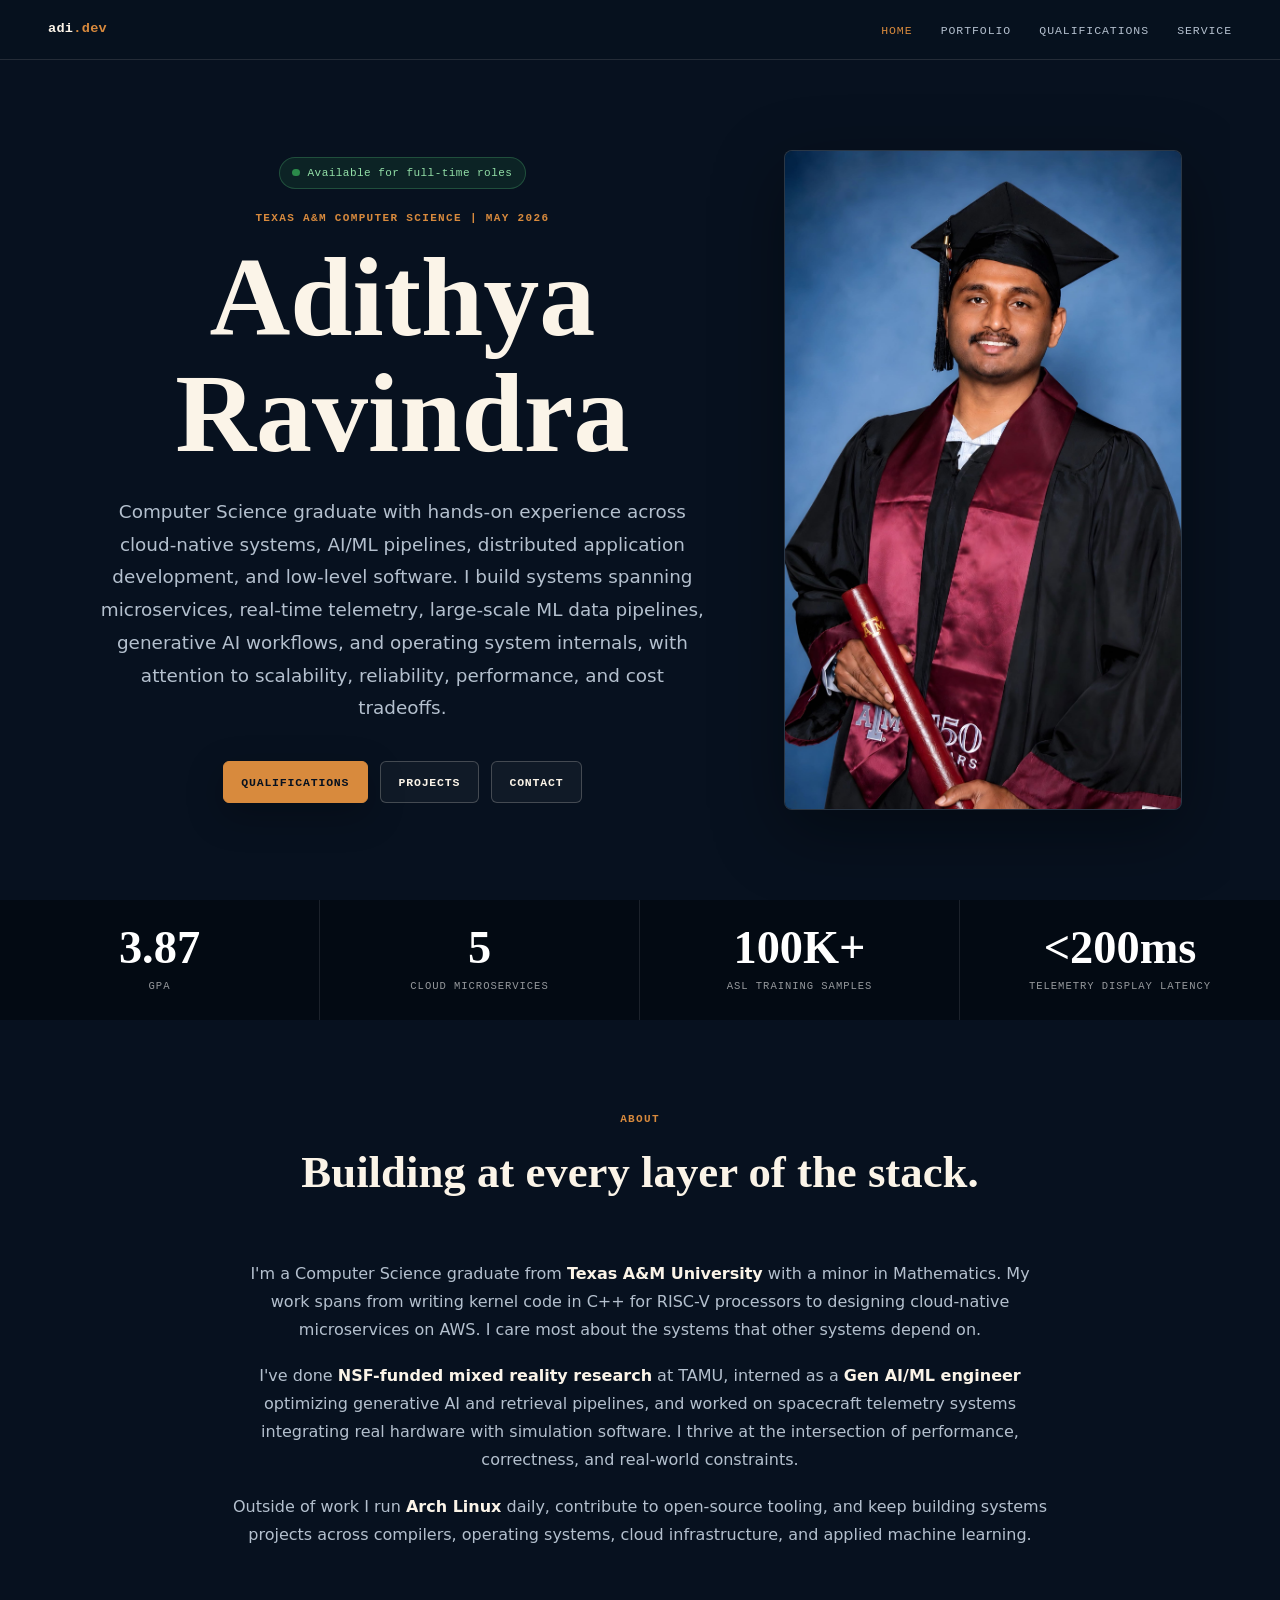
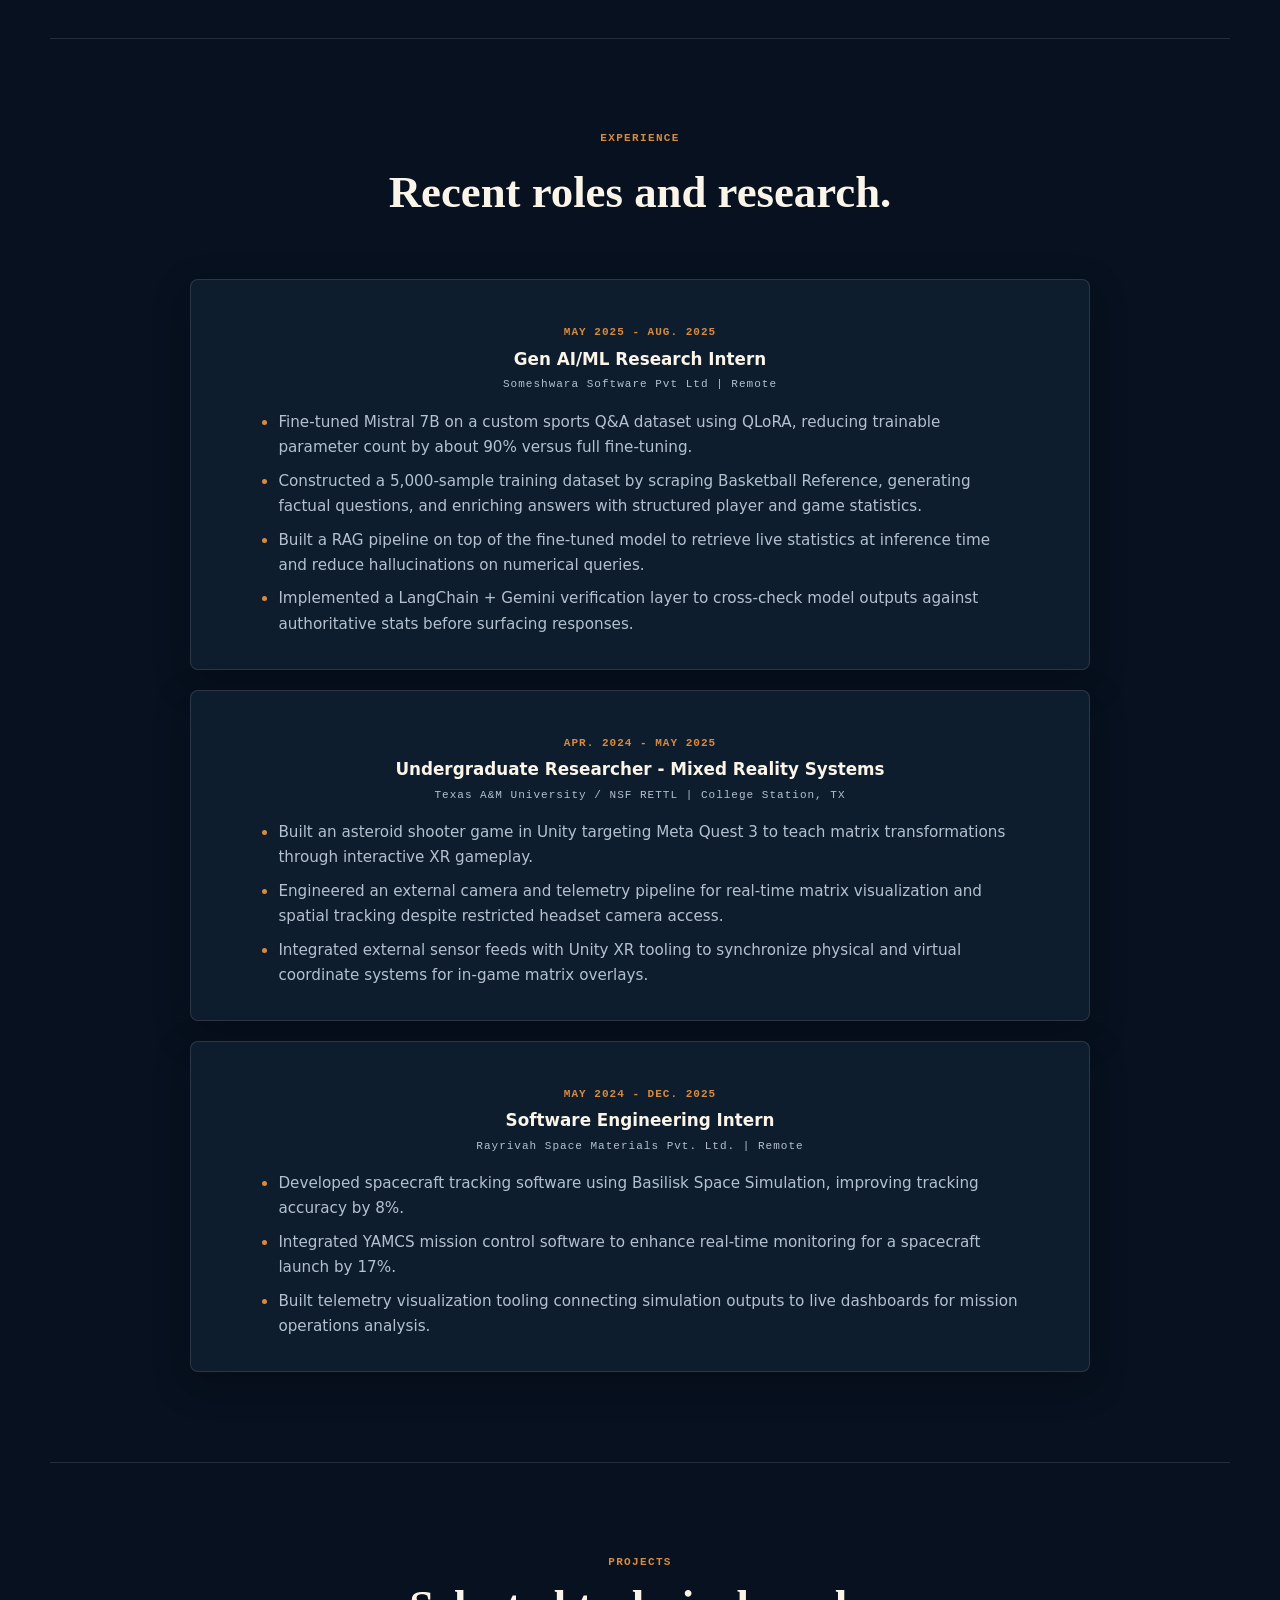
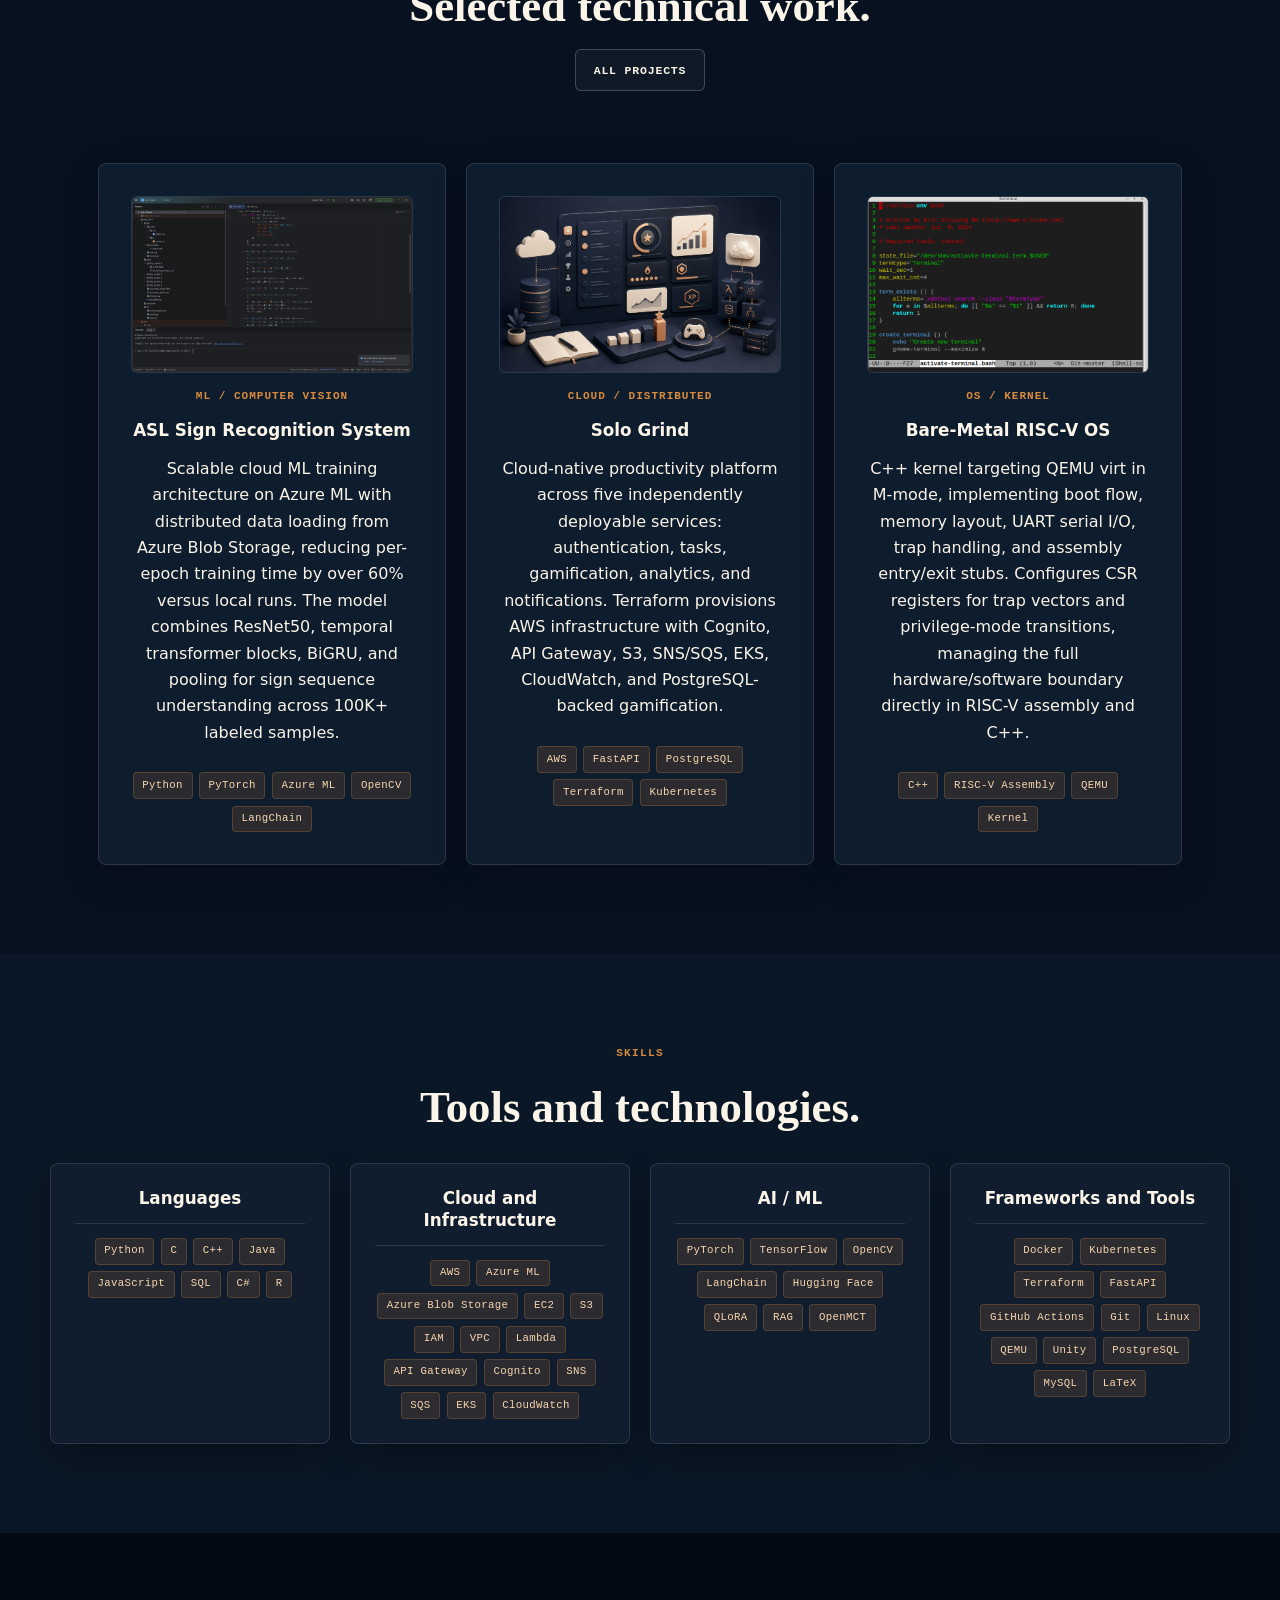
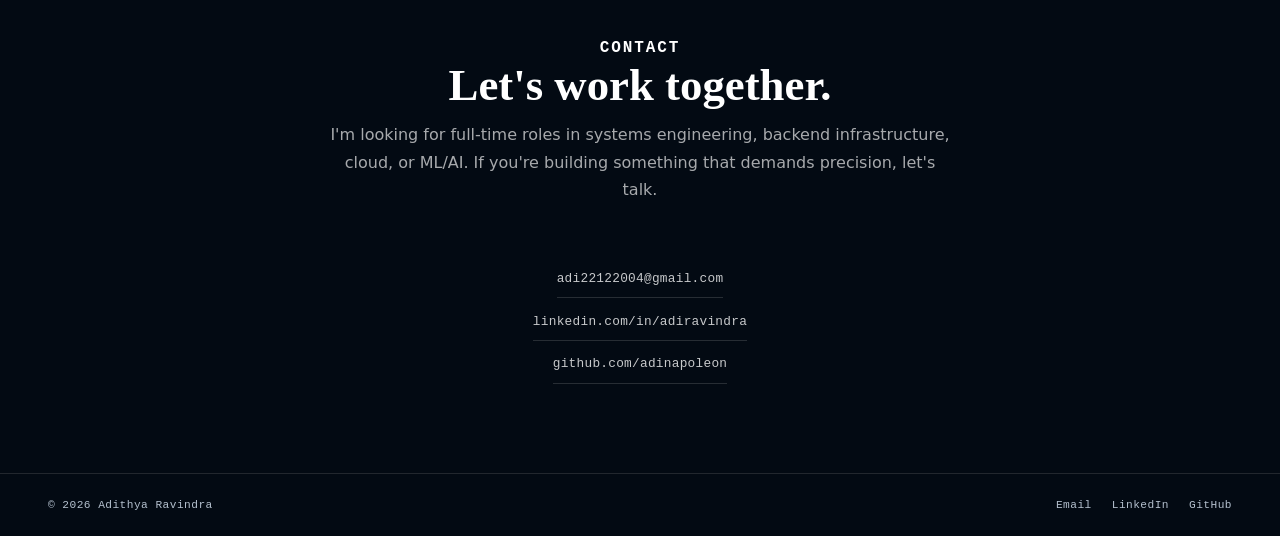
==== index.html @ 84e45aa4 "personal website" ====
<!DOCTYPE html>
<html lang="en">
<head>
  <meta charset="UTF-8">
  <meta name="viewport" content="width=device-width, initial-scale=1.0">
  <title>Adithya Ravindra | Systems, Cloud, and AI Engineer</title>
  <link rel="stylesheet" href="style.css">
</head>
<body>
  <nav class="site-nav" aria-label="Primary navigation">
    <a href="index.html" class="nav-logo">adi<span>.dev</span></a>
    <ul>
      <li><a href="index.html" class="active">Home</a></li>
      <li><a href="tp.html">Portfolio</a></li>
      <li><a href="qual.html">Qualifications</a></li>
      <li><a href="svc.html">Service</a></li>
    </ul>
  </nav>

  <main>
    <section class="hero section-shell" id="hero">
      <div class="hero-copy">
        <p class="status-pill"><span></span> Available for full-time roles</p>
        <p class="eyebrow">Texas A&amp;M Computer Science | May 2026</p>
        <h1>Adithya Ravindra</h1>
        <p class="hero-lede">
          Computer Science graduate with hands-on experience across cloud-native systems,
          AI/ML pipelines, distributed application development, and low-level software.
          I build systems spanning microservices, real-time telemetry, large-scale ML data
          pipelines, generative AI workflows, and operating system internals, with attention
          to scalability, reliability, performance, and cost tradeoffs.
        </p>
        <div class="hero-actions">
          <a href="qual.html" class="btn btn-primary">Qualifications</a>
          <a href="tp.html" class="btn btn-secondary">Projects</a>
          <a href="mailto:adi22122004@gmail.com" class="btn btn-secondary">Contact</a>
        </div>
      </div>

      <div class="hero-portrait" aria-label="Portrait of Adithya Ravindra">
        <img src="Adi_main.jpg" alt="Adithya Ravindra in Texas A&amp;M graduation regalia">
      </div>
    </section>

    <section class="metrics-band" aria-label="Portfolio highlights">
      <div>
        <strong>3.87</strong>
        <span>GPA</span>
      </div>
      <div>
        <strong>5</strong>
        <span>Cloud microservices</span>
      </div>
      <div>
        <strong>100K+</strong>
        <span>ASL training samples</span>
      </div>
      <div>
        <strong>&lt;200ms</strong>
        <span>Telemetry display latency</span>
      </div>
    </section>

    <section class="split-section section-shell" id="about">
      <div class="section-kicker">
        <p class="eyebrow">About</p>
        <h2>Building at every layer of the stack.</h2>
      </div>
      <div class="prose">
        <p>
          I'm a Computer Science graduate from <strong>Texas A&amp;M University</strong> with a minor
          in Mathematics. My work spans from writing kernel code in C++ for RISC-V processors
          to designing cloud-native microservices on AWS. I care most about the systems that
          other systems depend on.
        </p>
        <p>
          I've done <strong>NSF-funded mixed reality research</strong> at TAMU, interned as a
          <strong>Gen AI/ML engineer</strong> optimizing generative AI and retrieval pipelines, and
          worked on spacecraft telemetry systems integrating real hardware with simulation
          software. I thrive at the intersection of performance, correctness, and real-world
          constraints.
        </p>
        <p>
          Outside of work I run <strong>Arch Linux</strong> daily, contribute to open-source tooling,
          and keep building systems projects across compilers, operating systems, cloud
          infrastructure, and applied machine learning.
        </p>
      </div>
    </section>

    <section class="section-shell section-stack split-section" id="experience">
      <div class="section-heading">
        <p class="eyebrow">Experience</p>
        <h2>Recent roles and research.</h2>
      </div>
      <div class="timeline">
        <article class="timeline-item">
          <p class="timeline-date">May 2025 - Aug. 2025</p>
          <h3>Gen AI/ML Research Intern</h3>
          <p class="timeline-org">Someshwara Software Pvt Ltd | Remote</p>
          <ul>
            <li>Fine-tuned Mistral 7B on a custom sports Q&amp;A dataset using QLoRA, reducing trainable parameter count by about 90% versus full fine-tuning.</li>
            <li>Constructed a 5,000-sample training dataset by scraping Basketball Reference, generating factual questions, and enriching answers with structured player and game statistics.</li>
            <li>Built a RAG pipeline on top of the fine-tuned model to retrieve live statistics at inference time and reduce hallucinations on numerical queries.</li>
            <li>Implemented a LangChain + Gemini verification layer to cross-check model outputs against authoritative stats before surfacing responses.</li>
          </ul>
        </article>

        <article class="timeline-item">
          <p class="timeline-date">Apr. 2024 - May 2025</p>
          <h3>Undergraduate Researcher - Mixed Reality Systems</h3>
          <p class="timeline-org">Texas A&amp;M University / NSF RETTL | College Station, TX</p>
          <ul>
            <li>Built an asteroid shooter game in Unity targeting Meta Quest 3 to teach matrix transformations through interactive XR gameplay.</li>
            <li>Engineered an external camera and telemetry pipeline for real-time matrix visualization and spatial tracking despite restricted headset camera access.</li>
            <li>Integrated external sensor feeds with Unity XR tooling to synchronize physical and virtual coordinate systems for in-game matrix overlays.</li>
          </ul>
        </article>

        <article class="timeline-item">
          <p class="timeline-date">May 2024 - Dec. 2025</p>
          <h3>Software Engineering Intern</h3>
          <p class="timeline-org">Rayrivah Space Materials Pvt. Ltd. | Remote</p>
          <ul>
            <li>Developed spacecraft tracking software using Basilisk Space Simulation, improving tracking accuracy by 8%.</li>
            <li>Integrated YAMCS mission control software to enhance real-time monitoring for a spacecraft launch by 17%.</li>
            <li>Built telemetry visualization tooling connecting simulation outputs to live dashboards for mission operations analysis.</li>
          </ul>
        </article>
      </div>
    </section>

    <section class="section-shell section-stack" id="projects">
      <div class="section-heading row-heading">
        <div>
          <p class="eyebrow">Projects</p>
          <h2>Selected technical work.</h2>
        </div>
        <a href="tp.html" class="btn btn-secondary">All projects</a>
      </div>

      <div class="project-grid">
        <article class="project-card impact-card">
          <img src="images/asl.png" alt="ASL recognition interface">
          <p class="card-label">ML / Computer Vision</p>
          <h3>ASL Sign Recognition System</h3>
          <p>
            Scalable cloud ML training architecture on Azure ML with distributed data loading
            from Azure Blob Storage, reducing per-epoch training time by over 60% versus local
            runs. The model combines ResNet50, temporal transformer blocks, BiGRU, and 
            pooling for sign sequence understanding across 100K+ labeled samples.
          </p>
          <div class="tag-row">
            <span>Python</span><span>PyTorch</span><span>Azure ML</span><span>OpenCV</span><span>LangChain</span>
          </div>
        </article>

        <article class="project-card impact-card">
          <img src="images/solo-grind-generated.png" alt="Generated Solo Grind cloud productivity project artwork">
          <p class="card-label">Cloud / Distributed</p>
          <h3>Solo Grind</h3>
          <p>
            Cloud-native productivity platform across five independently deployable services:
            authentication, tasks, gamification, analytics, and notifications. Terraform
            provisions AWS infrastructure with Cognito, API Gateway, S3, SNS/SQS, EKS,
            CloudWatch, and PostgreSQL-backed gamification.
          </p>
          <div class="tag-row">
            <span>AWS</span><span>FastAPI</span><span>PostgreSQL</span><span>Terraform</span><span>Kubernetes</span>
          </div>
        </article>

        <article class="project-card impact-card">
          <img src="images/xv6.png" alt="RISC-V operating system kernel">
          <p class="card-label">OS / Kernel</p>
          <h3>Bare-Metal RISC-V OS</h3>
          <p>
            C++ kernel targeting QEMU virt in M-mode, implementing boot flow, memory layout,
            UART serial I/O, trap handling, and assembly entry/exit stubs. Configures CSR
            registers for trap vectors and privilege-mode transitions, managing the full
            hardware/software boundary directly in RISC-V assembly and C++.
          </p>
          <div class="tag-row">
            <span>C++</span><span>RISC-V Assembly</span><span>QEMU</span><span>Kernel</span>
          </div>
        </article>
      </div>
    </section>

    <section class="skills-section section-shell" id="skills">
      <div class="section-heading">
        <p class="eyebrow">Skills</p>
        <h2>Tools and technologies.</h2>
      </div>
      <div class="skills-grid skills-grid-4">
        <article class="skill-card">
          <h3>Languages</h3>
          <div class="tag-row">
            <span>Python</span><span>C</span><span>C++</span><span>Java</span><span>JavaScript</span><span>SQL</span><span>C#</span><span>R</span>
          </div>
        </article>
        <article class="skill-card">
          <h3>Cloud and Infrastructure</h3>
          <div class="tag-row">
            <span>AWS</span><span>Azure ML</span><span>Azure Blob Storage</span><span>EC2</span><span>S3</span><span>IAM</span><span>VPC</span><span>Lambda</span><span>API Gateway</span><span>Cognito</span><span>SNS</span><span>SQS</span><span>EKS</span><span>CloudWatch</span>
          </div>
        </article>
        <article class="skill-card">
          <h3>AI / ML</h3>
          <div class="tag-row">
            <span>PyTorch</span><span>TensorFlow</span><span>OpenCV</span><span>LangChain</span><span>Hugging Face</span><span>QLoRA</span><span>RAG</span><span>OpenMCT</span>
          </div>
        </article>
        <article class="skill-card">
          <h3>Frameworks and Tools</h3>
          <div class="tag-row">
            <span>Docker</span><span>Kubernetes</span><span>Terraform</span><span>FastAPI</span><span>GitHub Actions</span><span>Git</span><span>Linux</span><span>QEMU</span><span>Unity</span><span>PostgreSQL</span><span>MySQL</span><span>LaTeX</span>
          </div>
        </article>
      </div>
    </section>

    <section class="contact-section section-shell" id="contact">
      <div>
        <p class="eyebrow">Contact</p>
        <h2>Let's work together.</h2>
        <p>
          I'm looking for full-time roles in systems engineering, backend infrastructure,
          cloud, or ML/AI. If you're building something that demands precision, let's talk.
        </p>
      </div>
      <div class="contact-links">
        <a href="mailto:adi22122004@gmail.com">adi22122004@gmail.com</a>
        <a href="https://linkedin.com/in/adiravindra" target="_blank">linkedin.com/in/adiravindra</a>
        <a href="https://github.com/adinapoleon" target="_blank">github.com/adinapoleon</a>
      </div>
    </section>
  </main>

  <footer>
    <span class="footer-copy">© 2026 Adithya Ravindra</span>
    <div class="footer-links">
      <a href="mailto:adi22122004@gmail.com">Email</a>
      <a href="https://linkedin.com/in/adiravindra" target="_blank">LinkedIn</a>
      <a href="https://github.com/adinapoleon" target="_blank">GitHub</a>
    </div>
  </footer>
</body>
</html>
---- style.css ----
:root {
  --navy: #07111f;
  --navy-2: #0d1d2f;
  --cream: #07111f;
  --paper: #101f31;
  --ink: #fbf4e8;
  --muted: #b4c0ce;
  --line: rgba(251, 244, 232, 0.12);
  --line-strong: rgba(251, 244, 232, 0.22);
  --accent: #d88a3d;
  --accent-soft: rgba(216, 138, 61, 0.14);
  --shadow: 0 22px 70px rgba(0, 0, 0, 0.38);
  --shadow-soft: 0 12px 36px rgba(0, 0, 0, 0.26);
  --radius: 8px;
  --max: 1180px;
  --pad: clamp(1rem, 4vw, 3rem);
  --sans: Inter, ui-sans-serif, system-ui, -apple-system, BlinkMacSystemFont, "Segoe UI", Arial, sans-serif;
  --serif: Georgia, "Times New Roman", serif;
  --mono: "SFMono-Regular", Consolas, "Liberation Mono", monospace;

  /* Consistent vertical rhythm tokens */
  --section-pad-y: clamp(3.5rem, 7vw, 6rem);
  --card-pad: clamp(1.25rem, 2.8vw, 2rem);
  --gap-section: 2.5rem;
  --gap-card: 1.25rem;
}

*,
*::before,
*::after {
  box-sizing: border-box;
}

html {
  scroll-behavior: smooth;
}

body {
  margin: 0;
  background: var(--cream);
  color: var(--ink);
  font-family: var(--sans);
  line-height: 1.65;
  overflow-x: hidden;
  -webkit-font-smoothing: antialiased;
}

img {
  display: block;
  max-width: 100%;
}

a {
  color: inherit;
}

::selection {
  background: var(--accent);
  color: #fff;
}

/* ── Navigation ─────────────────────────────── */
.site-nav,
nav {
  position: sticky;
  top: 0;
  z-index: 10;
  min-height: 60px;
  display: flex;
  align-items: center;
  justify-content: space-between;
  gap: 1rem;
  padding: 0 var(--pad);
  background: rgba(7, 17, 31, 0.94);
  border-bottom: 1px solid var(--line);
  backdrop-filter: blur(18px);
}

.nav-logo {
  color: var(--ink);
  font-family: var(--mono);
  font-size: 0.85rem;
  font-weight: 700;
  letter-spacing: 0.02em;
  text-decoration: none;
}

.nav-logo span {
  color: var(--accent);
}

nav ul {
  display: flex;
  align-items: center;
  gap: clamp(0.8rem, 2.2vw, 2.25rem);
  margin: 0;
  padding: 0;
  list-style: none;
}

nav a {
  text-decoration: none;
}

nav ul a {
  color: var(--muted);
  font-family: var(--mono);
  font-size: 0.72rem;
  letter-spacing: 0.08em;
  text-transform: uppercase;
  transition: color 180ms ease;
}

nav ul a:hover,
nav ul a.active {
  color: var(--accent);
}

/* ── Layout shell ───────────────────────────── */
.section-shell {
  width: 100%;
  max-width: var(--max);
  margin: 0 auto;
  padding: var(--section-pad-y) var(--pad);
}

.section-stack {
  display: grid;
  gap: var(--gap-section);
}

/* ── Hero ───────────────────────────────────── */
.hero {
  min-height: calc(100vh - 60px);
  display: grid;
  grid-template-columns: minmax(0, 1.1fr) minmax(300px, 0.72fr);
  align-items: center;
  justify-items: center;
  gap: clamp(2rem, 6vw, 5rem);
  overflow: hidden;
}

.hero > * {
  max-width: 100%;
}

.hero-copy {
  display: grid;
  justify-items: center;
  row-gap: 0;
  width: min(100%, 720px);
  min-width: 0;
  text-align: center;
}

.status-pill {
  display: inline-flex;
  align-items: center;
  gap: 0.5rem;
  margin: 0 0 1.25rem;
  padding: 0.36rem 0.8rem;
  color: #93e0a8;
  background: rgba(45, 148, 82, 0.14);
  border: 1px solid rgba(87, 192, 119, 0.28);
  border-radius: 999px;
  font-family: var(--mono);
  font-size: 0.69rem;
  letter-spacing: 0.04em;
}

.status-pill span {
  width: 0.45rem;
  height: 0.45rem;
  border-radius: 999px;
  background: #2b8a4a;
  animation: pulse 1.9s ease-in-out infinite;
}

@keyframes pulse {
  0%, 100% { box-shadow: 0 0 0 0 rgba(43, 138, 74, 0.35); }
  50%       { box-shadow: 0 0 0 7px rgba(43, 138, 74, 0); }
}

.eyebrow {
  margin: 0 0 0.75rem;
  color: var(--accent);
  font-family: var(--mono);
  font-size: 0.69rem;
  font-weight: 700;
  letter-spacing: 0.12em;
  text-transform: uppercase;
}

h1,
h2,
h3,
p {
  overflow-wrap: anywhere;
}

h1,
h2 {
  margin: 0;
  color: var(--ink);
  font-family: var(--serif);
  line-height: 1.04;
}

h1 {
  max-width: 11ch;
  font-size: clamp(3.4rem, 9vw, 7rem);
  font-weight: 700;
}

/* Base h2 — section headings only */
h2 {
  font-size: clamp(1.75rem, 3.5vw, 2.8rem);
  font-weight: 700;
}

h3 {
  margin: 0;
  color: var(--ink);
  font-size: 1.05rem;
  font-weight: 600;
  line-height: 1.3;
}

.hero-lede {
  max-width: 680px;
  margin: 1.5rem 0 0;
  color: var(--muted);
  font-size: clamp(0.97rem, 1.6vw, 1.15rem);
  line-height: 1.78;
}

.hero-actions {
  display: flex;
  flex-wrap: wrap;
  justify-content: center;
  gap: 0.75rem;
  width: min(100%, 480px);
  margin-top: 2.25rem;
}

/* ── Buttons ────────────────────────────────── */
.btn {
  display: inline-flex;
  align-items: center;
  justify-content: center;
  min-height: 42px;
  padding: 0.65rem 1.1rem;
  border-radius: 6px;
  border: 1px solid transparent;
  font-family: var(--mono);
  font-size: 0.72rem;
  font-weight: 700;
  letter-spacing: 0.07em;
  text-decoration: none;
  text-transform: uppercase;
  transition: transform 180ms ease, background 180ms ease, border-color 180ms ease, color 180ms ease;
}

.btn:hover {
  transform: translateY(-2px);
}

.btn-primary {
  color: var(--navy);
  background: var(--accent);
  border-color: var(--accent);
  box-shadow: var(--shadow-soft);
}

.btn-primary:hover {
  background: #f0ad63;
  border-color: #f0ad63;
}

.btn-secondary {
  color: var(--ink);
  background: rgba(255, 255, 255, 0.04);
  border-color: var(--line-strong);
}

.btn-secondary:hover {
  color: var(--navy);
  border-color: var(--accent);
  background: var(--accent);
}

/* ── Portrait ───────────────────────────────── */
.hero-portrait {
  align-self: stretch;
  justify-self: center;
  width: min(100%, 420px);
  min-height: 520px;
  overflow: hidden;
  border-radius: var(--radius);
  border: 1px solid var(--line);
  background: var(--navy-2);
  box-shadow: var(--shadow);
  position: relative;
}

.hero-portrait img {
  width: 100%;
  height: 100%;
  object-fit: cover;
  object-position: center top;
}

.portrait-caption {
  position: absolute;
  right: 1rem;
  bottom: 1rem;
  left: 1rem;
  display: grid;
  gap: 0.15rem;
  padding: 0.85rem 1rem;
  color: #fff;
  background: rgba(9, 24, 39, 0.82);
  border: 1px solid rgba(255, 255, 255, 0.16);
  border-radius: 6px;
  backdrop-filter: blur(14px);
}

.portrait-caption strong {
  font-size: 0.92rem;
}

.portrait-caption span {
  color: rgba(255, 255, 255, 0.72);
  font-family: var(--mono);
  font-size: 0.67rem;
}

/* ── Metrics band ───────────────────────────── */
.metrics-band {
  display: grid;
  grid-template-columns: repeat(4, 1fr);
  background: #030a13;
  color: #fff;
}

.metrics-band div {
  min-height: 120px;
  display: grid;
  place-items: center;
  align-content: center;
  gap: 0.4rem;
  padding: 1.25rem 1rem;
  border-right: 1px solid rgba(255, 255, 255, 0.1);
}

.metrics-band div:last-child {
  border-right: 0;
}

.metrics-band strong {
  font-family: var(--serif);
  font-size: clamp(1.9rem, 3.8vw, 2.9rem);
  line-height: 1;
}

.metrics-band span {
  color: rgba(255, 255, 255, 0.58);
  font-family: var(--mono);
  font-size: 0.66rem;
  letter-spacing: 0.09em;
  text-align: center;
  text-transform: uppercase;
}

/* ── Split / about section ──────────────────── */
.split-section {
  display: grid;
  grid-template-columns: 1fr;
  justify-items: center;
  gap: 2rem;
  border-bottom: 1px solid var(--line);
  text-align: center;
}

.section-kicker,
.section-heading {
  display: grid;
  gap: 0.6rem;
  align-content: start;
  justify-items: center;
  min-width: 0;
  text-align: center;
  padding-bottom: 2rem;
}

.row-heading {
  display: flex;
  align-items: center;
  justify-content: center;
  flex-direction: column;
  gap: 1.25rem;
  text-align: center;
}

.prose {
  display: grid;
  gap: 1.15rem;
  color: var(--muted);
  font-size: 1rem;
  line-height: 1.75;
  min-width: 0;
  max-width: 820px;
}

.prose p,
.project-card p,
.project-body p,
.service-info p,
.skill-card p,
.contact-section p,
.page-hero p {
  margin: 0;
}

.prose strong {
  color: var(--ink);
}

/* ── Timeline ───────────────────────────────── */
.timeline {
  display: grid;
  gap: var(--gap-card);
  width: min(100%, 900px);
  margin: 0 auto;
}

.timeline-item,
.project-card,
.skill-card,
.service-card,
.project-row {
  border: 1px solid var(--line);
  border-radius: var(--radius);
  background: rgba(16, 31, 49, 0.88);
  box-shadow: var(--shadow-soft);
}

.timeline-item {
  padding: var(--card-pad);
  text-align: center;
  transition: transform 180ms ease, border-color 180ms ease, box-shadow 180ms ease;
}

.timeline-item:hover,
.project-card:hover,
.project-row:hover,
.service-card:hover,
.skill-card:hover {
  transform: translateY(-3px);
  border-color: rgba(184, 111, 42, 0.45);
  box-shadow: var(--shadow);
}

.timeline-date,
.timeline-org,
.card-label,
.project-cat,
.project-num,
.service-badge {
  font-family: var(--mono);
  font-size: 0.69rem;
  letter-spacing: 0.09em;
}

.timeline-date,
.card-label,
.project-cat,
.service-badge {
  color: var(--accent);
  font-weight: 700;
  text-transform: uppercase;
}

/* Even rhythm inside timeline cards */
.timeline-date {
  display: block;
  margin-bottom: 0.45rem;
}

.timeline-item h3 {
  margin-bottom: 0.3rem;
}

.timeline-org {
  margin: 0 0 1rem;
  color: var(--muted);
}

.timeline ul,
.project-body ul {
  display: grid;
  gap: 0.55rem;
  width: min(100%, 760px);
  margin: 0 auto;
  padding-left: 1.15rem;
  color: var(--muted);
  font-size: 0.95rem;
  text-align: left;
}

.timeline li::marker,
.project-body li::marker {
  color: var(--accent);
}

/* ── Project grid (home page 3-col) ─────────── */
.project-grid {
  display: grid;
  grid-template-columns: repeat(3, minmax(0, 1fr));
  gap: var(--gap-card);
  justify-content: center;
}

.project-card {
  display: grid;
  align-content: start;
  justify-items: center;
  gap: 0.9rem;
  padding: var(--card-pad);
  text-align: center;
  transition: transform 180ms ease, border-color 180ms ease, box-shadow 180ms ease;
}

.project-card img {
  width: 100%;
  aspect-ratio: 16 / 10;
  object-fit: cover;
  border-radius: 6px;
  border: 1px solid var(--line);
  background: var(--navy-2);
}

.project-card.impact-card {
  min-height: 100%;
}

/* ── Tag pills ──────────────────────────────── */
.tag-row {
  display: flex;
  flex-wrap: wrap;
  justify-content: center;
  gap: 0.4rem;
  margin-top: 0.75rem;
}

.tag-row span {
  padding: 0.22rem 0.54rem;
  color: #f8d6af;
  background: var(--accent-soft);
  border: 1px solid rgba(216, 138, 61, 0.24);
  border-radius: 4px;
  font-family: var(--mono);
  font-size: 0.67rem;
  letter-spacing: 0.03em;
}

/* ── Skills / soft-band ─────────────────────── */
.skills-section,
.soft-band {
  max-width: none;
  background: #0a1726;
}

.skills-section > *,
.soft-band > * {
  width: 100%;
  max-width: var(--max);
  margin-left: auto;
  margin-right: auto;
}

.skills-grid,
.credential-grid {
  display: grid;
  grid-template-columns: repeat(3, minmax(0, 1fr));
  gap: var(--gap-card);
  width: min(100%, 1040px);
  margin: 0 auto;
}

.skills-grid-4 {
  grid-template-columns: repeat(4, minmax(0, 1fr));
  width: min(100%, 1180px);
}

.credential-grid {
  grid-template-columns: repeat(2, minmax(0, 1fr));
}

.skill-card {
  padding: 1.5rem;
  text-align: center;
}

.skill-card h3 {
  margin-bottom: 0.85rem;
  padding-bottom: 0.85rem;
  border-bottom: 1px solid var(--line);
}

/* ── Contact section ────────────────────────── */
.contact-section {
  display: grid;
  grid-template-columns: 1fr;
  justify-items: center;
  gap: clamp(2rem, 5vw, 4rem);
  color: #fff;
  background: #030a13;
  border-radius: 0;
  max-width: none;
  text-align: center;
}

.contact-section > div {
  max-width: var(--max);
}

.contact-section h2,
.contact-section .eyebrow {
  color: #fff;
}

.contact-section p {
  max-width: 620px;
  margin-top: 0.75rem;
  color: rgba(255, 255, 255, 0.65);
  font-size: 1rem;
  line-height: 1.72;
}

.contact-links {
  display: grid;
  gap: 0.8rem;
  align-content: center;
  justify-items: center;
  width: min(100%, 540px);
}

.contact-links a {
  padding-bottom: 0.5rem;
  color: rgba(255, 255, 255, 0.78);
  border-bottom: 1px solid rgba(255, 255, 255, 0.14);
  font-family: var(--mono);
  font-size: 0.8rem;
  letter-spacing: 0.02em;
  text-decoration: none;
  transition: color 180ms ease, border-color 180ms ease;
}

.contact-links a:hover {
  color: #fff;
  border-color: var(--accent);
}

/* ── Page hero (inner pages) ────────────────── */
.page-hero {
  display: grid;
  justify-items: center;
  gap: 1.1rem;
  padding-bottom: clamp(3rem, 6vw, 5rem);
  background: #030a13;
  color: rgba(255, 255, 255, 0.72);
  max-width: none;
  text-align: center;
}

.page-hero h1,
.page-hero .eyebrow {
  color: #fff;
}

.page-hero h1 {
  max-width: 16ch;
  font-size: clamp(2.6rem, 5.5vw, 5rem);
}

.page-hero h1,
.page-hero p,
.page-hero .hero-actions {
  max-width: var(--max);
}

.page-hero p:not(.eyebrow) {
  max-width: 720px;
  font-size: 1.02rem;
  line-height: 1.75;
}

/* ── Portfolio list (tp.html) ───────────────── */
.projects-section {
  padding-top: clamp(2.5rem, 5vw, 4rem);
}

.projects-list {
  display: grid;
  gap: 1.5rem;
  justify-items: center;
}

.project-row {
  display: grid;
  grid-template-columns: minmax(250px, 0.4fr) 1fr;
  width: 100%;
  max-width: 1040px;
  overflow: hidden;
  transition: transform 180ms ease, border-color 180ms ease, box-shadow 180ms ease;
}

.project-media {
  min-height: 100%;
  background: var(--navy-2);
  overflow: hidden;
}

.project-media img {
  width: 100%;
  height: 100%;
  min-height: 300px;
  object-fit: cover;
}

.project-body {
  display: grid;
  align-content: start;
  justify-items: center;
  gap: 0.9rem;
  padding: var(--card-pad);
  min-width: 0;
  text-align: center;
}

/* Project card h2 — inside cards, tighter than section h2 */
.project-body h2 {
  font-size: clamp(1.4rem, 2.6vw, 2rem);
  line-height: 1.1;
}

.service-info h2 {
  font-size: clamp(1.4rem, 2.6vw, 2rem);
  line-height: 1.1;
}

.project-meta-row {
  display: flex;
  align-items: center;
  justify-content: center;
  gap: 0.6rem;
}

.project-num {
  color: var(--muted);
}

/* ── Service page ───────────────────────────── */
.service-cards {
  display: grid;
  gap: 1.5rem;
  justify-items: center;
}

.service-card {
  display: grid;
  grid-template-columns: minmax(250px, 0.4fr) 1fr;
  width: 100%;
  max-width: 1040px;
  overflow: hidden;
  transition: transform 180ms ease, border-color 180ms ease, box-shadow 180ms ease;
}

.service-image img {
  width: 100%;
  height: 100%;
  min-height: 280px;
  object-fit: cover;
}

.service-info {
  display: grid;
  align-content: center;
  justify-items: center;
  gap: 0.85rem;
  padding: var(--card-pad);
  min-width: 0;
  text-align: center;
}

.service-info p {
  color: var(--muted);
  font-size: 0.97rem;
  line-height: 1.75;
}

/* ── Footer ─────────────────────────────────── */
footer {
  display: flex;
  align-items: center;
  justify-content: space-between;
  gap: 1rem;
  padding: 1.35rem var(--pad);
  color: var(--muted);
  background: #030a13;
  border-top: 1px solid var(--line);
}

.footer-copy,
.footer-links a {
  font-family: var(--mono);
  font-size: 0.7rem;
  letter-spacing: 0.04em;
}

.footer-links {
  display: flex;
  flex-wrap: wrap;
  gap: 1.25rem;
}

.footer-links a {
  text-decoration: none;
  transition: color 180ms ease;
}

.footer-links a:hover {
  color: var(--accent);
}

/* ── Responsive ─────────────────────────────── */
@media (max-width: 1100px) {
  .skills-grid-4 {
    grid-template-columns: repeat(2, minmax(0, 1fr));
  }
}

@media (max-width: 980px) {
  .hero,
  .split-section,
  .contact-section,
  .project-row,
  .service-card {
    grid-template-columns: 1fr;
  }

  .hero {
    min-height: auto;
    overflow: hidden;
  }

  .hero-portrait {
    width: 100%;
    min-height: 580px;
  }

  .hero-lede {
    max-width: calc(100vw - 2rem);
  }

  .project-grid,
  .skills-grid,
  .skills-grid-4,
  .credential-grid {
    grid-template-columns: 1fr;
  }

  .project-media img {
    min-height: 240px;
  }

  .project-body h2,
  .service-info h2 {
    font-size: clamp(1.35rem, 4vw, 1.75rem);
  }
}

@media (max-width: 720px) {
  .site-nav,
  nav {
    position: relative;
    align-items: flex-start;
    flex-direction: column;
    padding-top: 1rem;
    padding-bottom: 1rem;
  }

  nav ul {
    width: 100%;
    display: grid;
    grid-template-columns: repeat(2, minmax(0, 1fr));
    gap: 0.5rem;
  }

  nav ul a {
    display: block;
    padding: 0.46rem 0.55rem;
    border: 1px solid var(--line);
    border-radius: 6px;
    background: rgba(255, 255, 255, 0.04);
  }

  .metrics-band {
    grid-template-columns: repeat(2, 1fr);
  }

  .hero-copy {
    width: min(100%, 320px);
  }

  .hero-lede {
    max-width: 100%;
  }

  .hero-portrait {
    min-height: 480px;
  }

  .hero-actions {
    flex-direction: column;
    align-items: stretch;
    width: min(100%, 300px);
  }

  .row-heading {
    align-items: center;
    flex-direction: column;
  }

  footer {
    align-items: flex-start;
    flex-direction: column;
  }
}

@media (max-width: 460px) {
  h1 {
    font-size: clamp(2.9rem, 15vw, 4.2rem);
  }

  .hero-portrait {
    min-height: 400px;
  }

  .metrics-band {
    grid-template-columns: 1fr;
  }

  .metrics-band div {
    min-height: 100px;
    border-right: 0;
    border-bottom: 1px solid rgba(255, 255, 255, 0.1);
  }

  .btn {
    width: 100%;
  }

  .hero-actions {
    flex-direction: column;
    align-items: stretch;
    width: min(100%, 280px);
  }

  .skills-grid,
  .credential-grid {
    grid-template-columns: 1fr;
  }
}
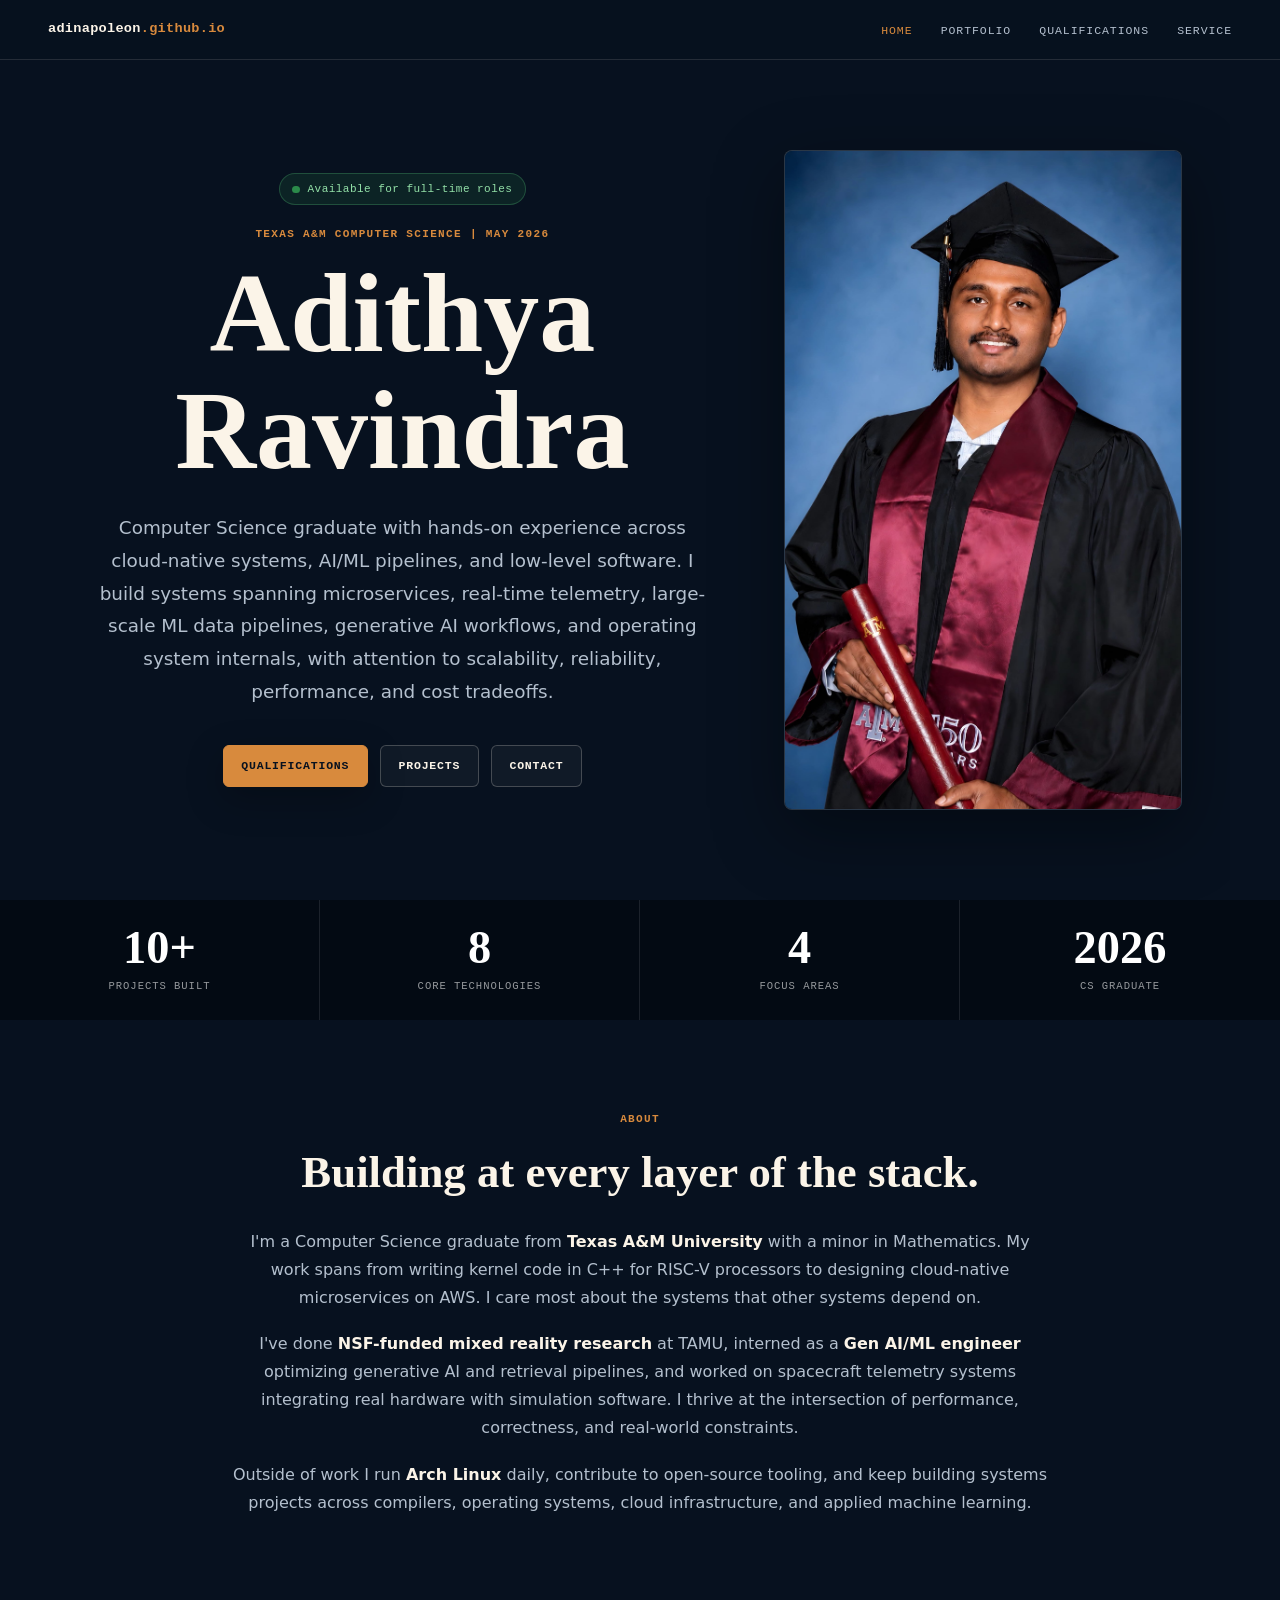
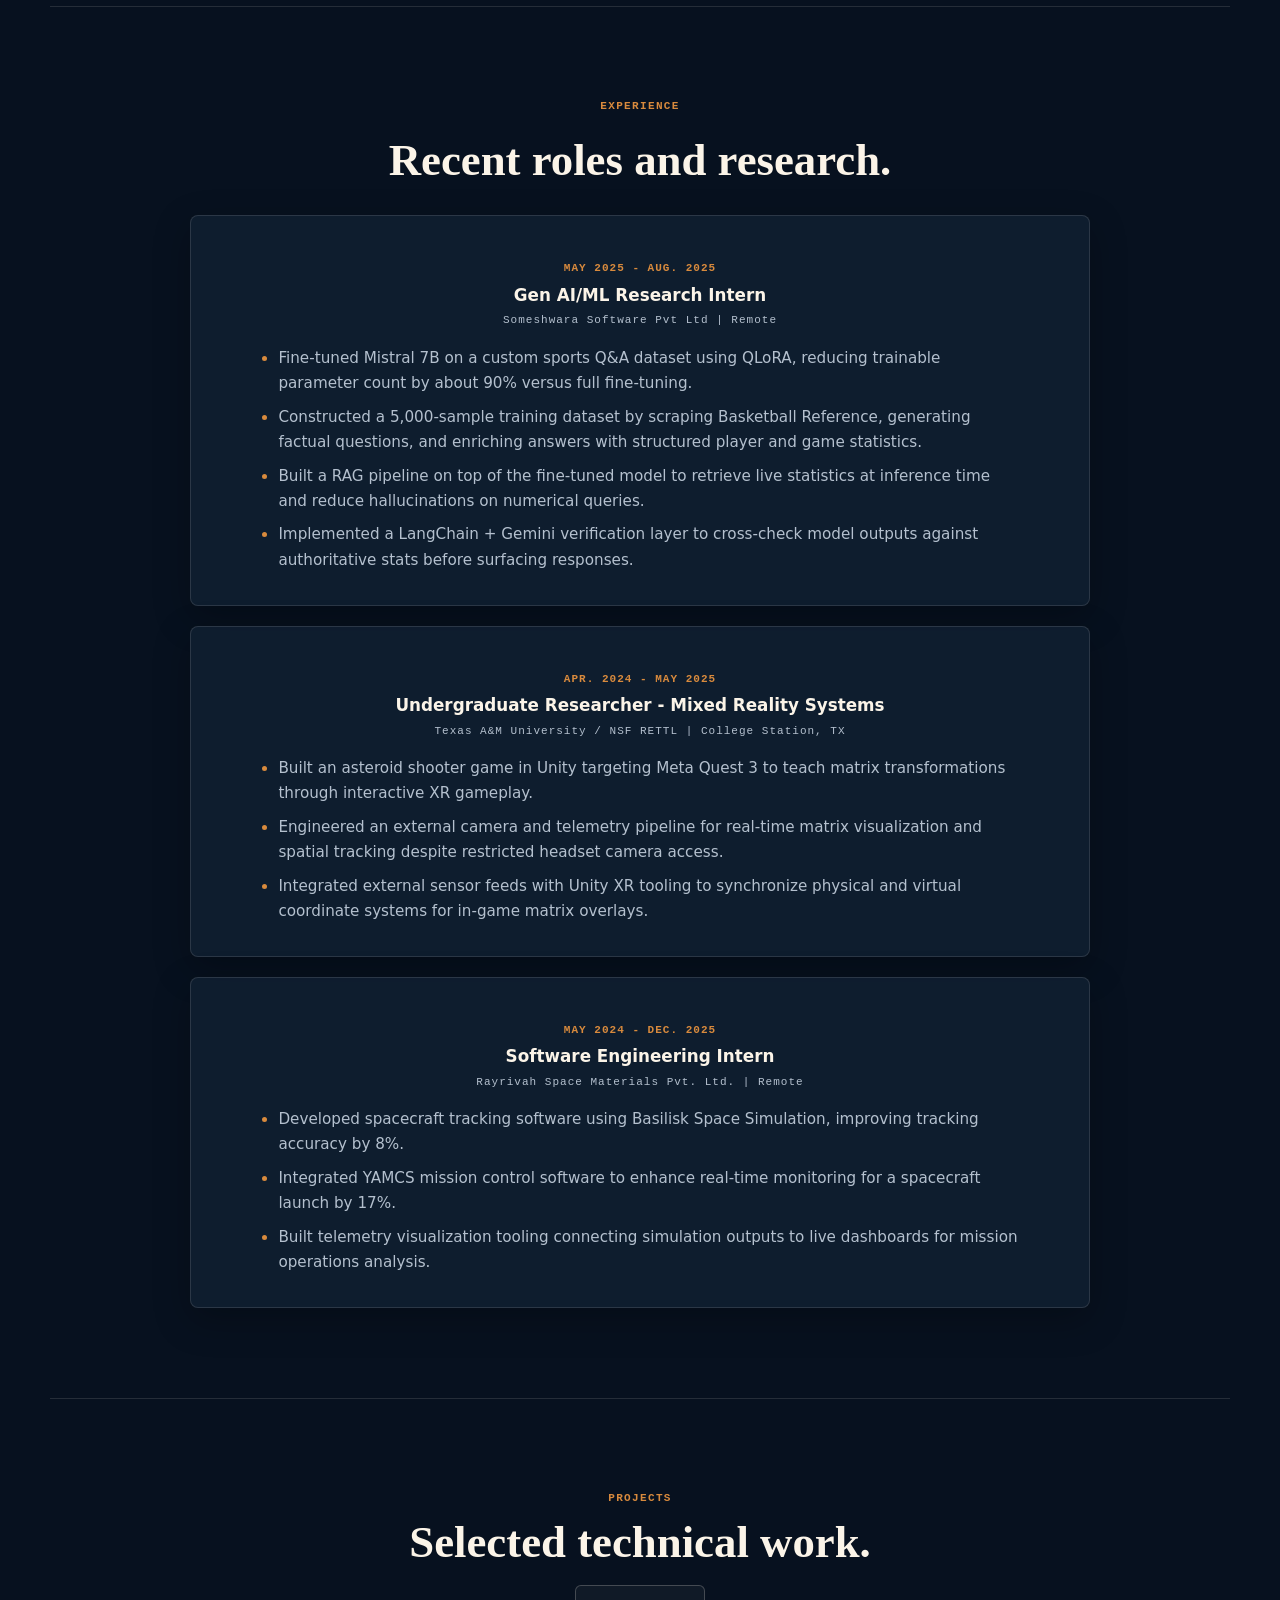
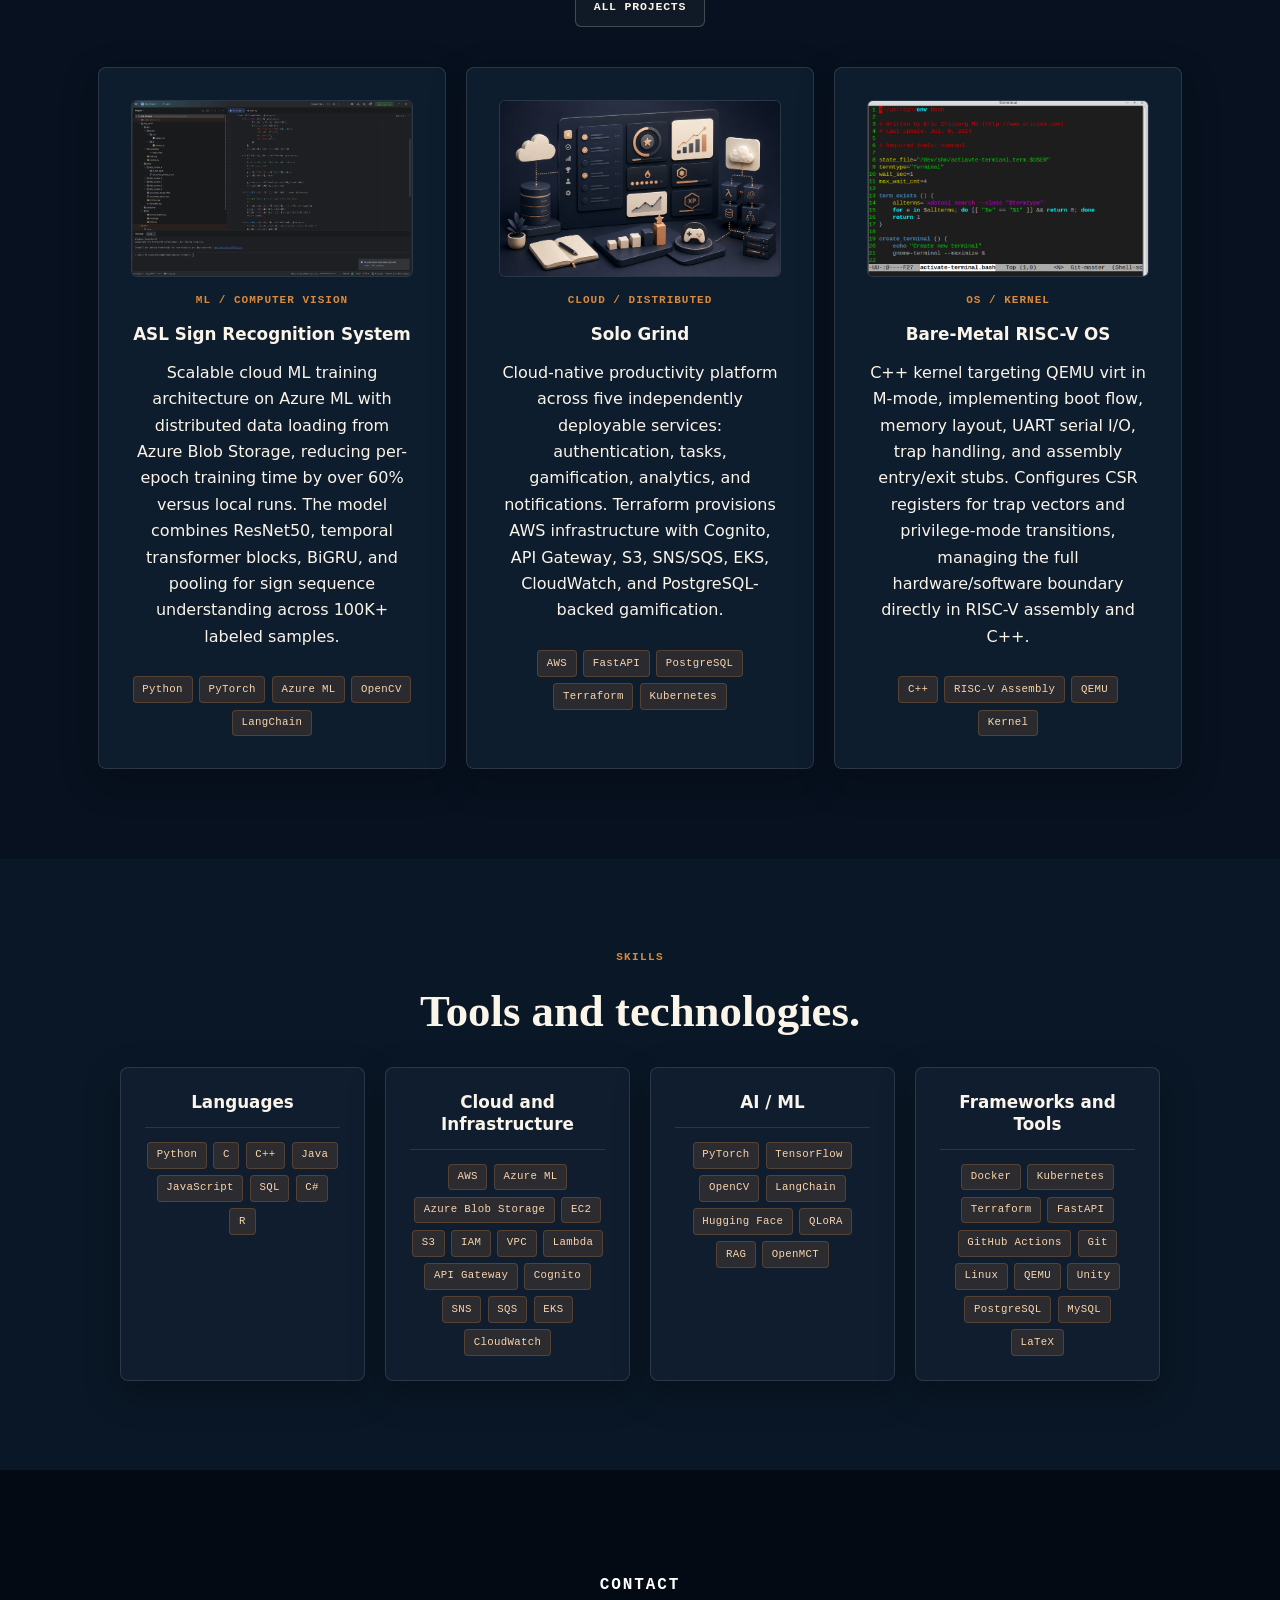
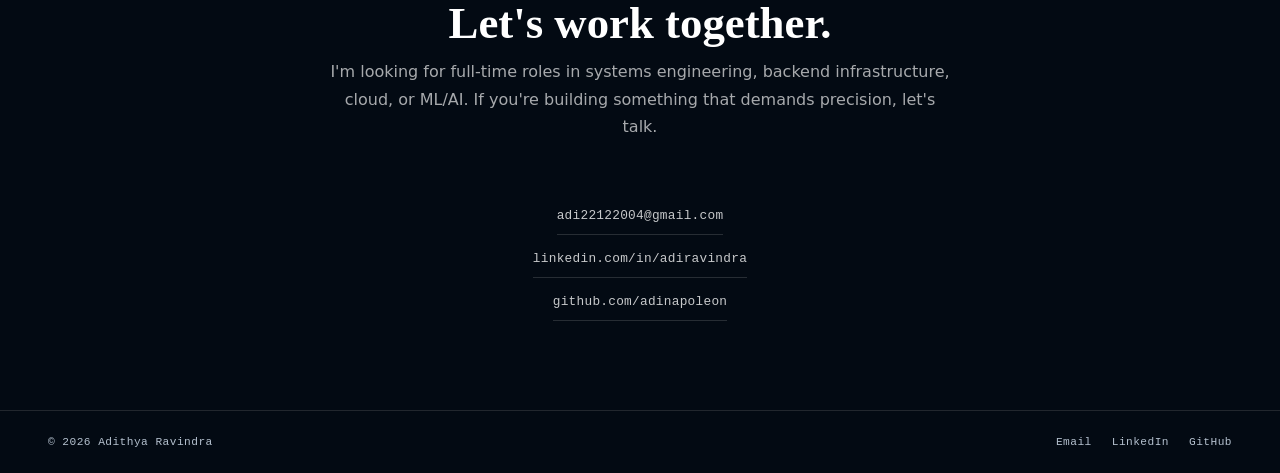
==== commit e96c3b53: "made minor changes" ====
--- a/index.html
+++ b/index.html
@@ -8,7 +8,7 @@
 </head>
 <body>
   <nav class="site-nav" aria-label="Primary navigation">
-    <a href="index.html" class="nav-logo">adi<span>.dev</span></a>
+    <a href="index.html" class="nav-logo">adinapoleon<span>.github.io</span></a>
     <ul>
       <li><a href="index.html" class="active">Home</a></li>
       <li><a href="tp.html">Portfolio</a></li>
@@ -25,7 +25,7 @@
         <h1>Adithya Ravindra</h1>
         <p class="hero-lede">
           Computer Science graduate with hands-on experience across cloud-native systems,
-          AI/ML pipelines, distributed application development, and low-level software.
+          AI/ML pipelines, and low-level software.
           I build systems spanning microservices, real-time telemetry, large-scale ML data
           pipelines, generative AI workflows, and operating system internals, with attention
           to scalability, reliability, performance, and cost tradeoffs.
@@ -44,20 +44,20 @@
 
     <section class="metrics-band" aria-label="Portfolio highlights">
       <div>
-        <strong>3.87</strong>
-        <span>GPA</span>
-      </div>
-      <div>
-        <strong>5</strong>
-        <span>Cloud microservices</span>
-      </div>
-      <div>
-        <strong>100K+</strong>
-        <span>ASL training samples</span>
-      </div>
-      <div>
-        <strong>&lt;200ms</strong>
-        <span>Telemetry display latency</span>
+        <strong>10+</strong>
+        <span>Projects Built</span>
+      </div>
+      <div>
+        <strong>8</strong>
+        <span>Core Technologies</span>
+      </div>
+      <div>
+        <strong>4</strong>
+        <span>Focus Areas</span>
+      </div>
+      <div>
+        <strong>2026</strong>
+        <span>CS Graduate</span>
       </div>
     </section>
 
@@ -192,7 +192,7 @@
         <p class="eyebrow">Skills</p>
         <h2>Tools and technologies.</h2>
       </div>
-      <div class="skills-grid skills-grid-4">
+      <div class="skills-grid">
         <article class="skill-card">
           <h3>Languages</h3>
           <div class="tag-row">
--- a/style.css
+++ b/style.css
@@ -390,7 +390,6 @@
   justify-items: center;
   min-width: 0;
   text-align: center;
-  padding-bottom: 2rem;
 }
 
 .row-heading {
@@ -582,15 +581,11 @@
 .skills-grid,
 .credential-grid {
   display: grid;
-  grid-template-columns: repeat(3, minmax(0, 1fr));
+  grid-template-columns: repeat(4, minmax(0, 1fr));
   gap: var(--gap-card);
   width: min(100%, 1040px);
   margin: 0 auto;
-}
-
-.skills-grid-4 {
-  grid-template-columns: repeat(4, minmax(0, 1fr));
-  width: min(100%, 1180px);
+  padding-top: 2rem;
 }
 
 .credential-grid {
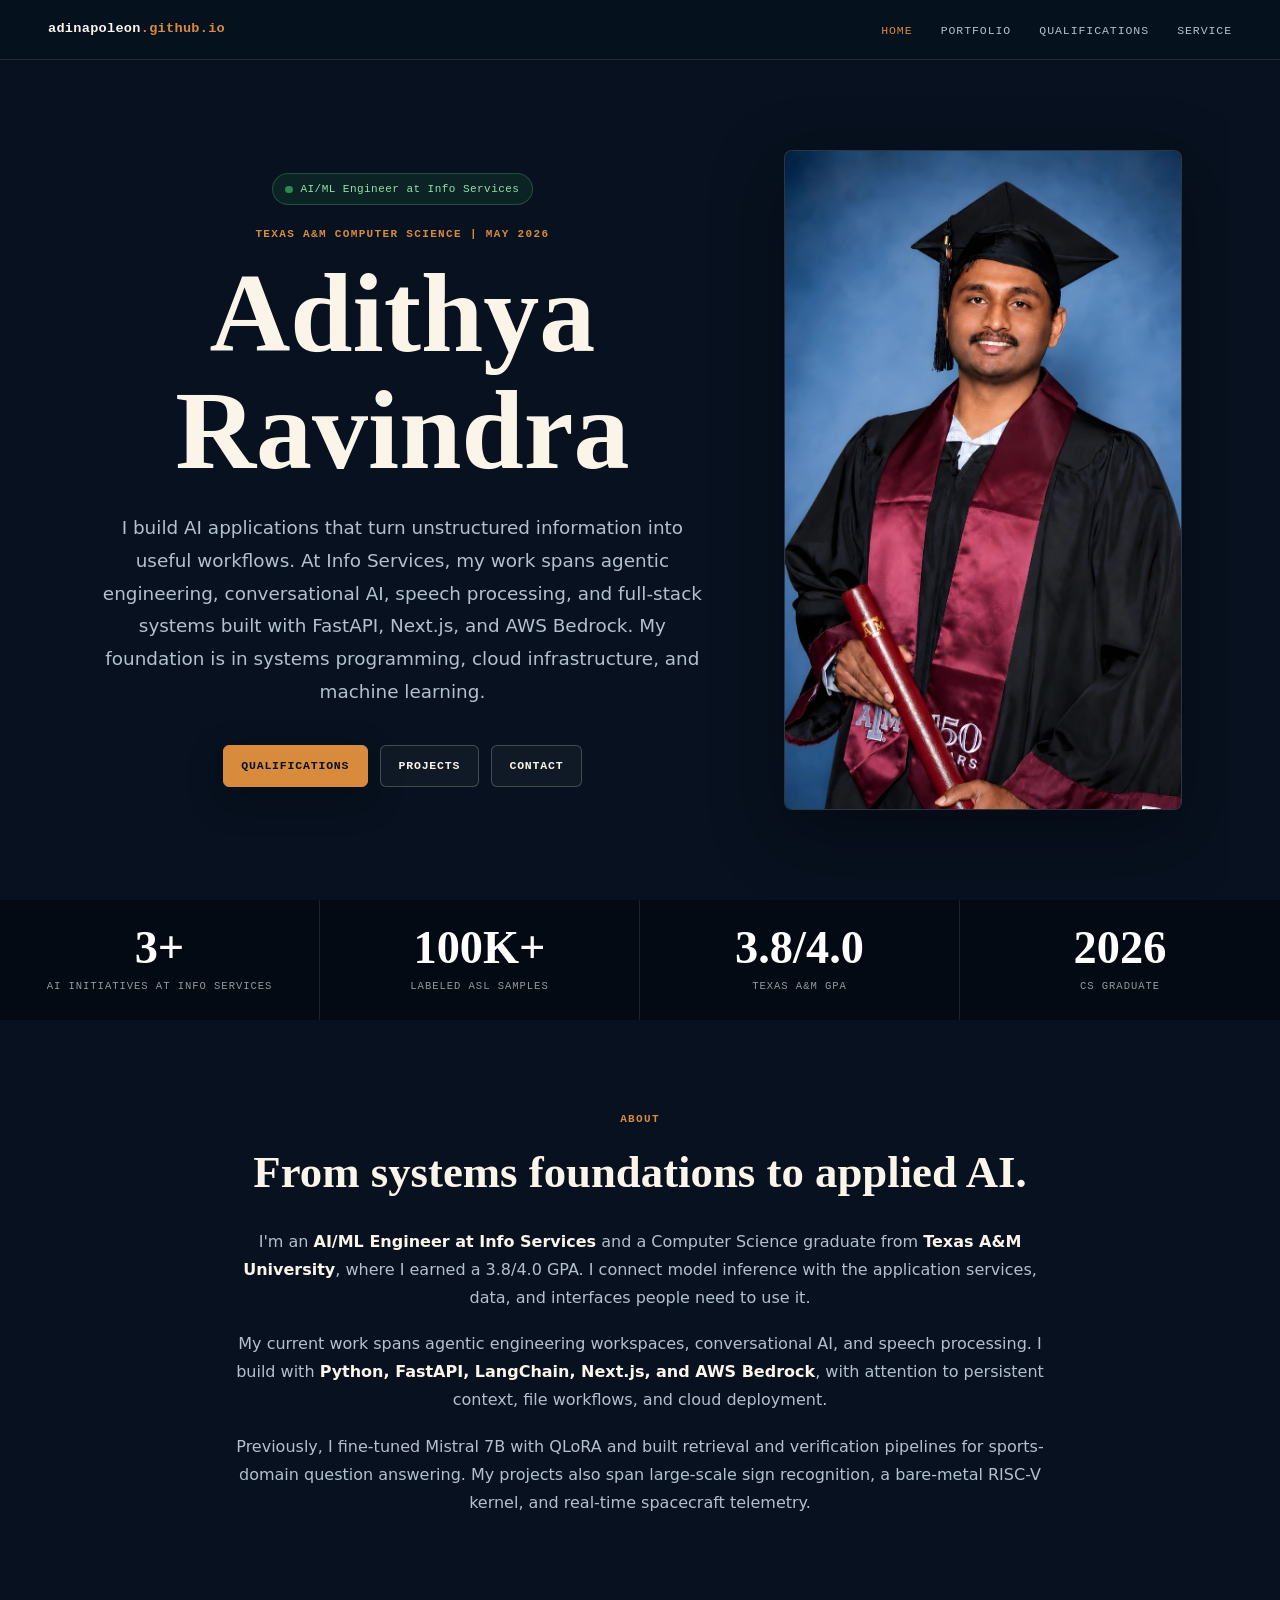
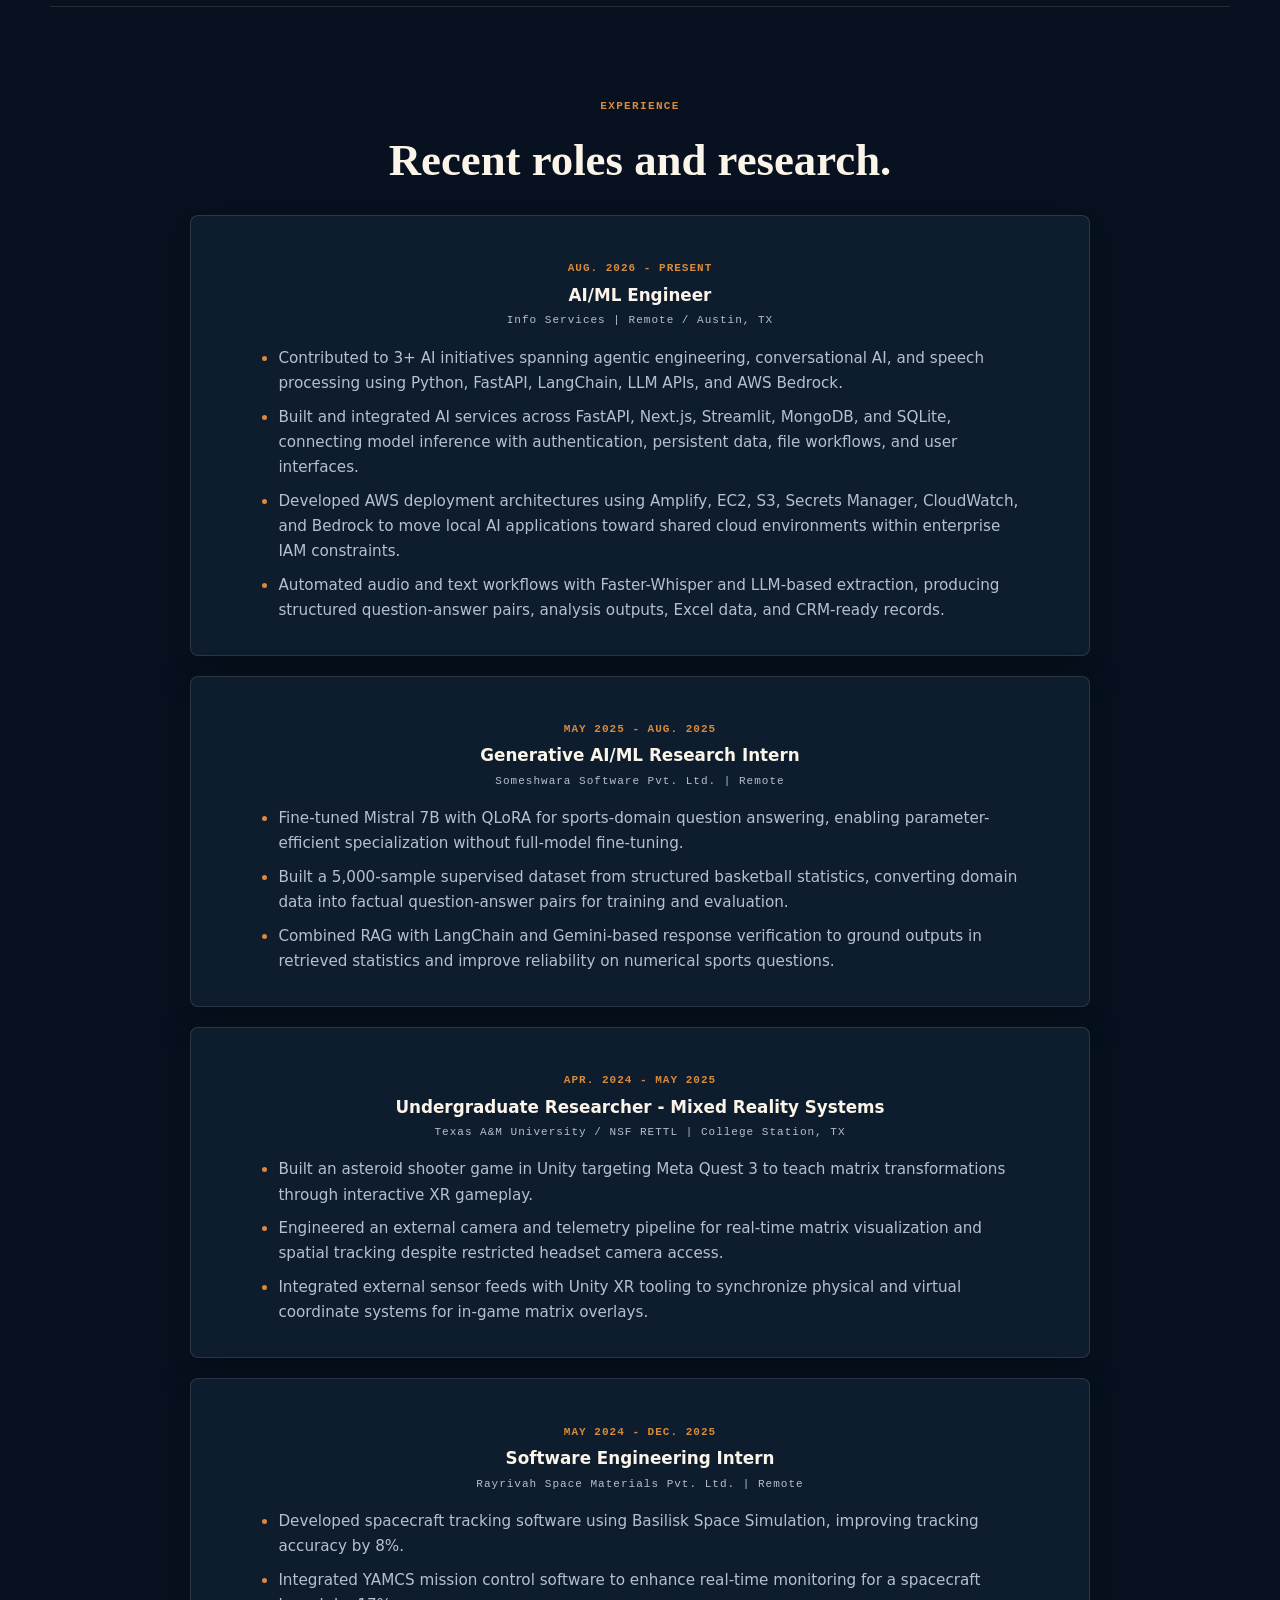
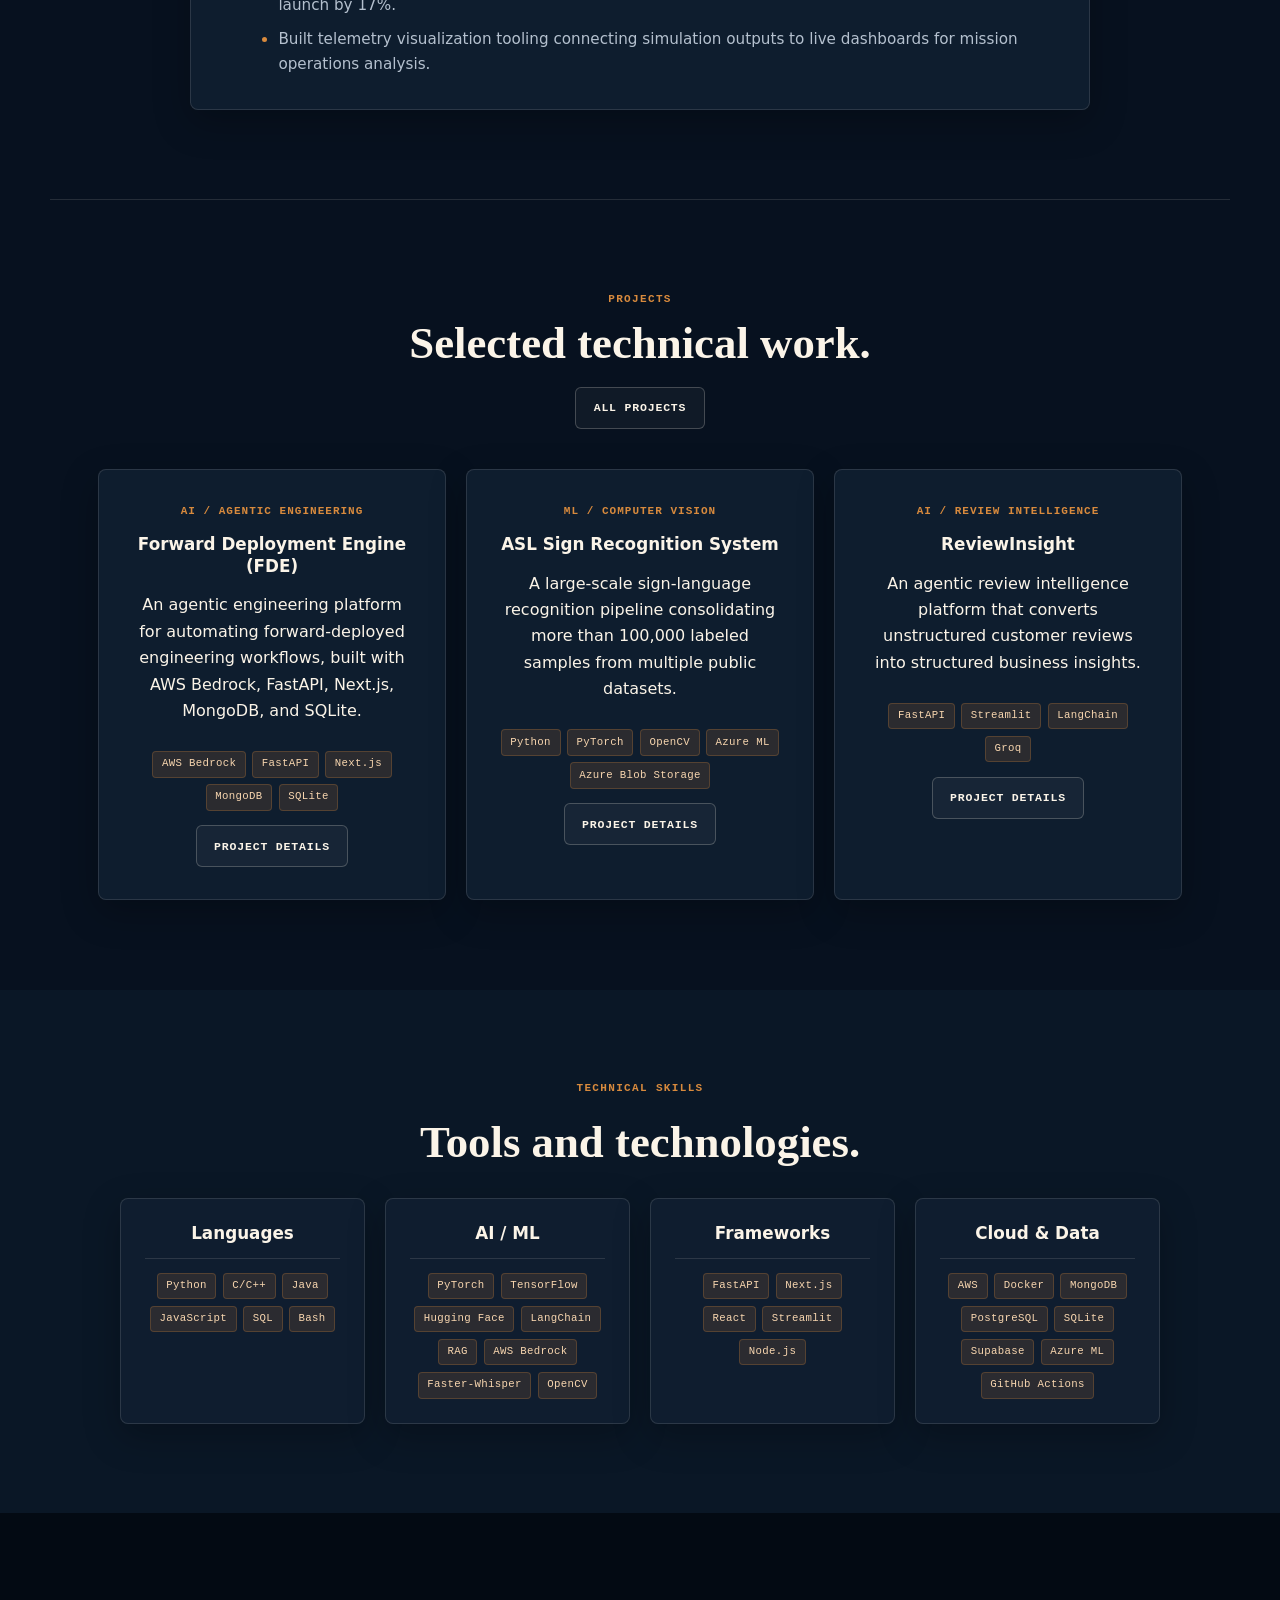
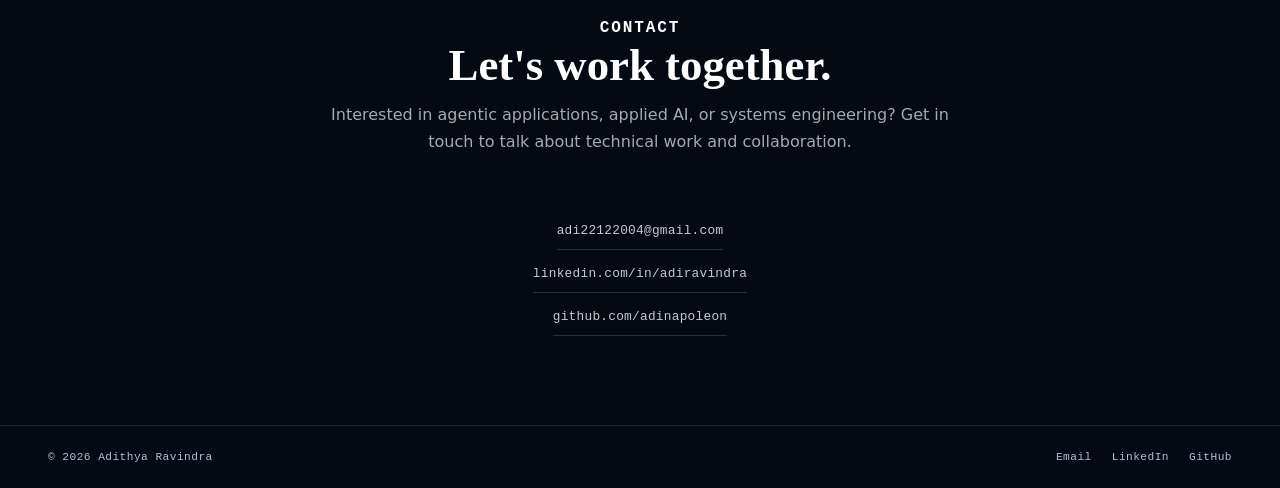
==== commit 5dc883b0: "Update portfolio with current resume experience and projects" ====
--- a/index.html
+++ b/index.html
@@ -3,7 +3,7 @@
 <head>
   <meta charset="UTF-8">
   <meta name="viewport" content="width=device-width, initial-scale=1.0">
-  <title>Adithya Ravindra | Systems, Cloud, and AI Engineer</title>
+  <title>Adithya Ravindra | AI/ML Engineer | Systems &amp; Cloud</title>
   <link rel="stylesheet" href="style.css">
 </head>
 <body>
@@ -20,15 +20,14 @@
   <main>
     <section class="hero section-shell" id="hero">
       <div class="hero-copy">
-        <p class="status-pill"><span></span> Available for full-time roles</p>
+        <p class="status-pill"><span></span> AI/ML Engineer at Info Services</p>
         <p class="eyebrow">Texas A&amp;M Computer Science | May 2026</p>
         <h1>Adithya Ravindra</h1>
         <p class="hero-lede">
-          Computer Science graduate with hands-on experience across cloud-native systems,
-          AI/ML pipelines, and low-level software.
-          I build systems spanning microservices, real-time telemetry, large-scale ML data
-          pipelines, generative AI workflows, and operating system internals, with attention
-          to scalability, reliability, performance, and cost tradeoffs.
+          I build AI applications that turn unstructured information into useful workflows.
+          At Info Services, my work spans agentic engineering, conversational AI, speech
+          processing, and full-stack systems built with FastAPI, Next.js, and AWS Bedrock.
+          My foundation is in systems programming, cloud infrastructure, and machine learning.
         </p>
         <div class="hero-actions">
           <a href="qual.html" class="btn btn-primary">Qualifications</a>
@@ -42,49 +41,29 @@
       </div>
     </section>
 
-    <section class="metrics-band" aria-label="Portfolio highlights">
-      <div>
-        <strong>10+</strong>
-        <span>Projects Built</span>
-      </div>
-      <div>
-        <strong>8</strong>
-        <span>Core Technologies</span>
-      </div>
-      <div>
-        <strong>4</strong>
-        <span>Focus Areas</span>
-      </div>
-      <div>
-        <strong>2026</strong>
-        <span>CS Graduate</span>
-      </div>
+    <section class="metrics-band" aria-label="Resume highlights">
+      <div><strong>3+</strong><span>AI Initiatives at Info Services</span></div>
+      <div><strong>100K+</strong><span>Labeled ASL Samples</span></div>
+      <div><strong>3.8/4.0</strong><span>Texas A&amp;M GPA</span></div>
+      <div><strong>2026</strong><span>CS Graduate</span></div>
     </section>
 
     <section class="split-section section-shell" id="about">
       <div class="section-kicker">
-        <p class="eyebrow">About</p>
-        <h2>Building at every layer of the stack.</h2>
+        <p class="eyebrow">About</p><h2>From systems foundations to applied AI.</h2>
       </div>
       <div class="prose">
-        <p>
-          I'm a Computer Science graduate from <strong>Texas A&amp;M University</strong> with a minor
-          in Mathematics. My work spans from writing kernel code in C++ for RISC-V processors
-          to designing cloud-native microservices on AWS. I care most about the systems that
-          other systems depend on.
-        </p>
-        <p>
-          I've done <strong>NSF-funded mixed reality research</strong> at TAMU, interned as a
-          <strong>Gen AI/ML engineer</strong> optimizing generative AI and retrieval pipelines, and
-          worked on spacecraft telemetry systems integrating real hardware with simulation
-          software. I thrive at the intersection of performance, correctness, and real-world
-          constraints.
-        </p>
-        <p>
-          Outside of work I run <strong>Arch Linux</strong> daily, contribute to open-source tooling,
-          and keep building systems projects across compilers, operating systems, cloud
-          infrastructure, and applied machine learning.
-        </p>
+        <p>I'm an <strong>AI/ML Engineer at Info Services</strong> and a Computer Science
+          graduate from <strong>Texas A&amp;M University</strong>, where I earned a 3.8/4.0 GPA.
+          I connect model inference with the application services, data, and interfaces
+          people need to use it.</p>
+        <p>My current work spans agentic engineering workspaces, conversational AI, and
+          speech processing. I build with <strong>Python, FastAPI, LangChain, Next.js,
+          and AWS Bedrock</strong>, with attention to persistent context, file workflows,
+          and cloud deployment.</p>
+        <p>Previously, I fine-tuned Mistral 7B with QLoRA and built retrieval and verification
+          pipelines for sports-domain question answering. My projects also span large-scale
+          sign recognition, a bare-metal RISC-V kernel, and real-time spacecraft telemetry.</p>
       </div>
     </section>
 
@@ -95,15 +74,24 @@
       </div>
       <div class="timeline">
         <article class="timeline-item">
+          <p class="timeline-date">Aug. 2026 - Present</p>
+          <h3>AI/ML Engineer</h3>
+          <p class="timeline-org">Info Services | Remote / Austin, TX</p>
+          <ul><li>Contributed to 3+ AI initiatives spanning agentic engineering, conversational AI, and speech processing using Python, FastAPI, LangChain, LLM APIs, and AWS Bedrock.</li>
+<li>Built and integrated AI services across FastAPI, Next.js, Streamlit, MongoDB, and SQLite, connecting model inference with authentication, persistent data, file workflows, and user interfaces.</li>
+<li>Developed AWS deployment architectures using Amplify, EC2, S3, Secrets Manager, CloudWatch, and Bedrock to move local AI applications toward shared cloud environments within enterprise IAM constraints.</li>
+<li>Automated audio and text workflows with Faster-Whisper and LLM-based extraction, producing structured question-answer pairs, analysis outputs, Excel data, and CRM-ready records.</li>
+</ul>
+        </article>
+
+        <article class="timeline-item">
           <p class="timeline-date">May 2025 - Aug. 2025</p>
-          <h3>Gen AI/ML Research Intern</h3>
-          <p class="timeline-org">Someshwara Software Pvt Ltd | Remote</p>
-          <ul>
-            <li>Fine-tuned Mistral 7B on a custom sports Q&amp;A dataset using QLoRA, reducing trainable parameter count by about 90% versus full fine-tuning.</li>
-            <li>Constructed a 5,000-sample training dataset by scraping Basketball Reference, generating factual questions, and enriching answers with structured player and game statistics.</li>
-            <li>Built a RAG pipeline on top of the fine-tuned model to retrieve live statistics at inference time and reduce hallucinations on numerical queries.</li>
-            <li>Implemented a LangChain + Gemini verification layer to cross-check model outputs against authoritative stats before surfacing responses.</li>
-          </ul>
+          <h3>Generative AI/ML Research Intern</h3>
+          <p class="timeline-org">Someshwara Software Pvt. Ltd. | Remote</p>
+          <ul><li>Fine-tuned Mistral 7B with QLoRA for sports-domain question answering, enabling parameter-efficient specialization without full-model fine-tuning.</li>
+<li>Built a 5,000-sample supervised dataset from structured basketball statistics, converting domain data into factual question-answer pairs for training and evaluation.</li>
+<li>Combined RAG with LangChain and Gemini-based response verification to ground outputs in retrieved statistics and improve reliability on numerical sports questions.</li>
+</ul>
         </article>
 
         <article class="timeline-item">
@@ -132,91 +120,37 @@
 
     <section class="section-shell section-stack" id="projects">
       <div class="section-heading row-heading">
-        <div>
-          <p class="eyebrow">Projects</p>
-          <h2>Selected technical work.</h2>
-        </div>
+        <div><p class="eyebrow">Projects</p><h2>Selected technical work.</h2></div>
         <a href="tp.html" class="btn btn-secondary">All projects</a>
       </div>
-
       <div class="project-grid">
         <article class="project-card impact-card">
-          <img src="images/asl.png" alt="ASL recognition interface">
-          <p class="card-label">ML / Computer Vision</p>
-          <h3>ASL Sign Recognition System</h3>
-          <p>
-            Scalable cloud ML training architecture on Azure ML with distributed data loading
-            from Azure Blob Storage, reducing per-epoch training time by over 60% versus local
-            runs. The model combines ResNet50, temporal transformer blocks, BiGRU, and 
-            pooling for sign sequence understanding across 100K+ labeled samples.
-          </p>
-          <div class="tag-row">
-            <span>Python</span><span>PyTorch</span><span>Azure ML</span><span>OpenCV</span><span>LangChain</span>
-          </div>
+          <p class="card-label">AI / Agentic Engineering</p><h3>Forward Deployment Engine (FDE)</h3><p>An agentic engineering platform for automating forward-deployed engineering workflows, built with AWS Bedrock, FastAPI, Next.js, MongoDB, and SQLite.</p>
+          <div class="tag-row"><span>AWS Bedrock</span><span>FastAPI</span><span>Next.js</span><span>MongoDB</span><span>SQLite</span></div>
+          <a href="tp.html#fde" class="btn btn-secondary">Project details</a>
         </article>
 
         <article class="project-card impact-card">
-          <img src="images/solo-grind-generated.png" alt="Generated Solo Grind cloud productivity project artwork">
-          <p class="card-label">Cloud / Distributed</p>
-          <h3>Solo Grind</h3>
-          <p>
-            Cloud-native productivity platform across five independently deployable services:
-            authentication, tasks, gamification, analytics, and notifications. Terraform
-            provisions AWS infrastructure with Cognito, API Gateway, S3, SNS/SQS, EKS,
-            CloudWatch, and PostgreSQL-backed gamification.
-          </p>
-          <div class="tag-row">
-            <span>AWS</span><span>FastAPI</span><span>PostgreSQL</span><span>Terraform</span><span>Kubernetes</span>
-          </div>
+          <p class="card-label">ML / Computer Vision</p><h3>ASL Sign Recognition System</h3><p>A large-scale sign-language recognition pipeline consolidating more than 100,000 labeled samples from multiple public datasets.</p>
+          <div class="tag-row"><span>Python</span><span>PyTorch</span><span>OpenCV</span><span>Azure ML</span><span>Azure Blob Storage</span></div>
+          <a href="tp.html#asl" class="btn btn-secondary">Project details</a>
         </article>
 
         <article class="project-card impact-card">
-          <img src="images/xv6.png" alt="RISC-V operating system kernel">
-          <p class="card-label">OS / Kernel</p>
-          <h3>Bare-Metal RISC-V OS</h3>
-          <p>
-            C++ kernel targeting QEMU virt in M-mode, implementing boot flow, memory layout,
-            UART serial I/O, trap handling, and assembly entry/exit stubs. Configures CSR
-            registers for trap vectors and privilege-mode transitions, managing the full
-            hardware/software boundary directly in RISC-V assembly and C++.
-          </p>
-          <div class="tag-row">
-            <span>C++</span><span>RISC-V Assembly</span><span>QEMU</span><span>Kernel</span>
-          </div>
+          <p class="card-label">AI / Review Intelligence</p><h3>ReviewInsight</h3><p>An agentic review intelligence platform that converts unstructured customer reviews into structured business insights.</p>
+          <div class="tag-row"><span>FastAPI</span><span>Streamlit</span><span>LangChain</span><span>Groq</span></div>
+          <a href="tp.html#reviewinsight" class="btn btn-secondary">Project details</a>
         </article>
       </div>
     </section>
 
     <section class="skills-section section-shell" id="skills">
-      <div class="section-heading">
-        <p class="eyebrow">Skills</p>
-        <h2>Tools and technologies.</h2>
-      </div>
+<div class="section-heading"><p class="eyebrow">Technical Skills</p><h2>Tools and technologies.</h2></div>
       <div class="skills-grid">
-        <article class="skill-card">
-          <h3>Languages</h3>
-          <div class="tag-row">
-            <span>Python</span><span>C</span><span>C++</span><span>Java</span><span>JavaScript</span><span>SQL</span><span>C#</span><span>R</span>
-          </div>
-        </article>
-        <article class="skill-card">
-          <h3>Cloud and Infrastructure</h3>
-          <div class="tag-row">
-            <span>AWS</span><span>Azure ML</span><span>Azure Blob Storage</span><span>EC2</span><span>S3</span><span>IAM</span><span>VPC</span><span>Lambda</span><span>API Gateway</span><span>Cognito</span><span>SNS</span><span>SQS</span><span>EKS</span><span>CloudWatch</span>
-          </div>
-        </article>
-        <article class="skill-card">
-          <h3>AI / ML</h3>
-          <div class="tag-row">
-            <span>PyTorch</span><span>TensorFlow</span><span>OpenCV</span><span>LangChain</span><span>Hugging Face</span><span>QLoRA</span><span>RAG</span><span>OpenMCT</span>
-          </div>
-        </article>
-        <article class="skill-card">
-          <h3>Frameworks and Tools</h3>
-          <div class="tag-row">
-            <span>Docker</span><span>Kubernetes</span><span>Terraform</span><span>FastAPI</span><span>GitHub Actions</span><span>Git</span><span>Linux</span><span>QEMU</span><span>Unity</span><span>PostgreSQL</span><span>MySQL</span><span>LaTeX</span>
-          </div>
-        </article>
+<article class="skill-card"><h3>Languages</h3><div class="tag-row"><span>Python</span><span>C/C++</span><span>Java</span><span>JavaScript</span><span>SQL</span><span>Bash</span></div></article>
+<article class="skill-card"><h3>AI / ML</h3><div class="tag-row"><span>PyTorch</span><span>TensorFlow</span><span>Hugging Face</span><span>LangChain</span><span>RAG</span><span>AWS Bedrock</span><span>Faster-Whisper</span><span>OpenCV</span></div></article>
+<article class="skill-card"><h3>Frameworks</h3><div class="tag-row"><span>FastAPI</span><span>Next.js</span><span>React</span><span>Streamlit</span><span>Node.js</span></div></article>
+<article class="skill-card"><h3>Cloud &amp; Data</h3><div class="tag-row"><span>AWS</span><span>Docker</span><span>MongoDB</span><span>PostgreSQL</span><span>SQLite</span><span>Supabase</span><span>Azure ML</span><span>GitHub Actions</span></div></article>
       </div>
     </section>
 
@@ -225,8 +159,8 @@
         <p class="eyebrow">Contact</p>
         <h2>Let's work together.</h2>
         <p>
-          I'm looking for full-time roles in systems engineering, backend infrastructure,
-          cloud, or ML/AI. If you're building something that demands precision, let's talk.
+          Interested in agentic applications, applied AI, or systems engineering?
+          Get in touch to talk about technical work and collaboration.
         </p>
       </div>
       <div class="contact-links">
@@ -246,4 +180,4 @@
     </div>
   </footer>
 </body>
-</html>+</html>
--- a/style.css
+++ b/style.css
@@ -967,4 +967,8 @@
   .credential-grid {
     grid-template-columns: 1fr;
   }
-}+}
+/* Resume projects without a supplied screenshot use the full card width. */
+.project-row-text {
+  grid-template-columns: minmax(0, 1fr);
+}
